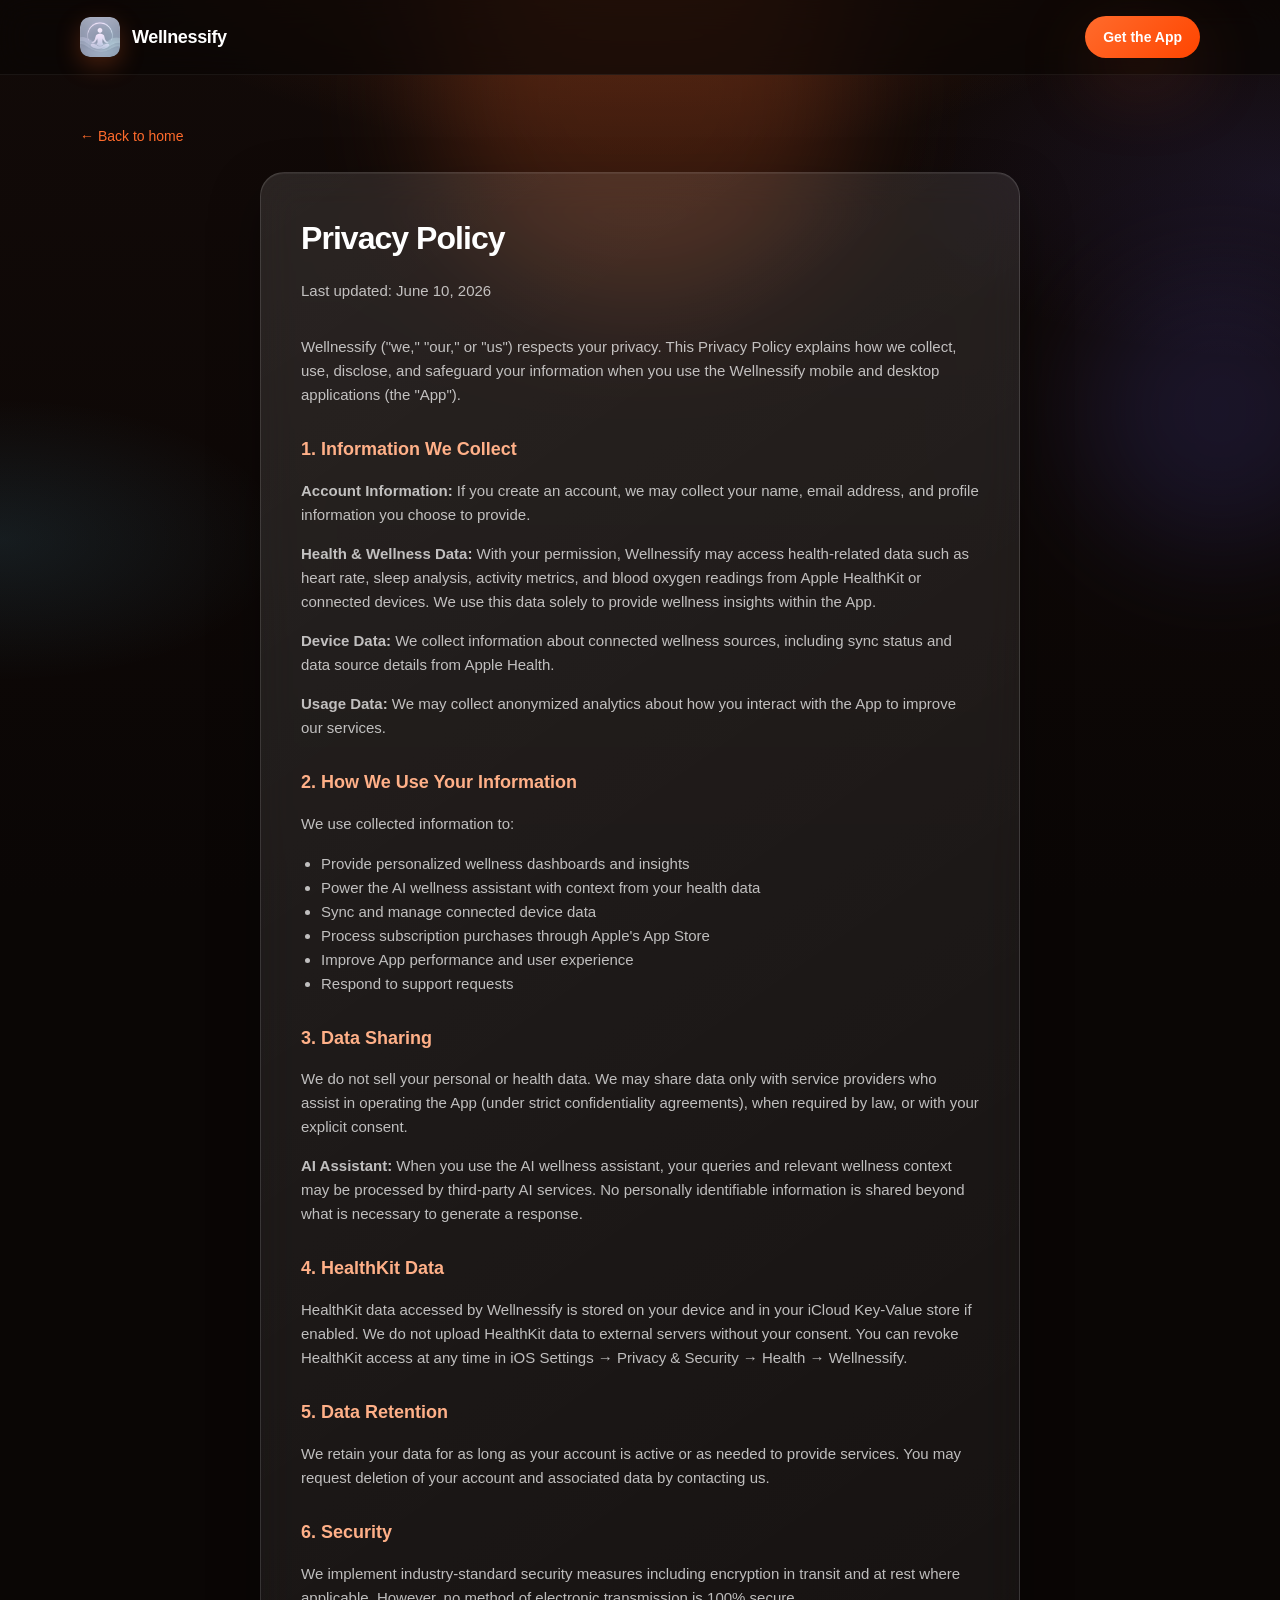
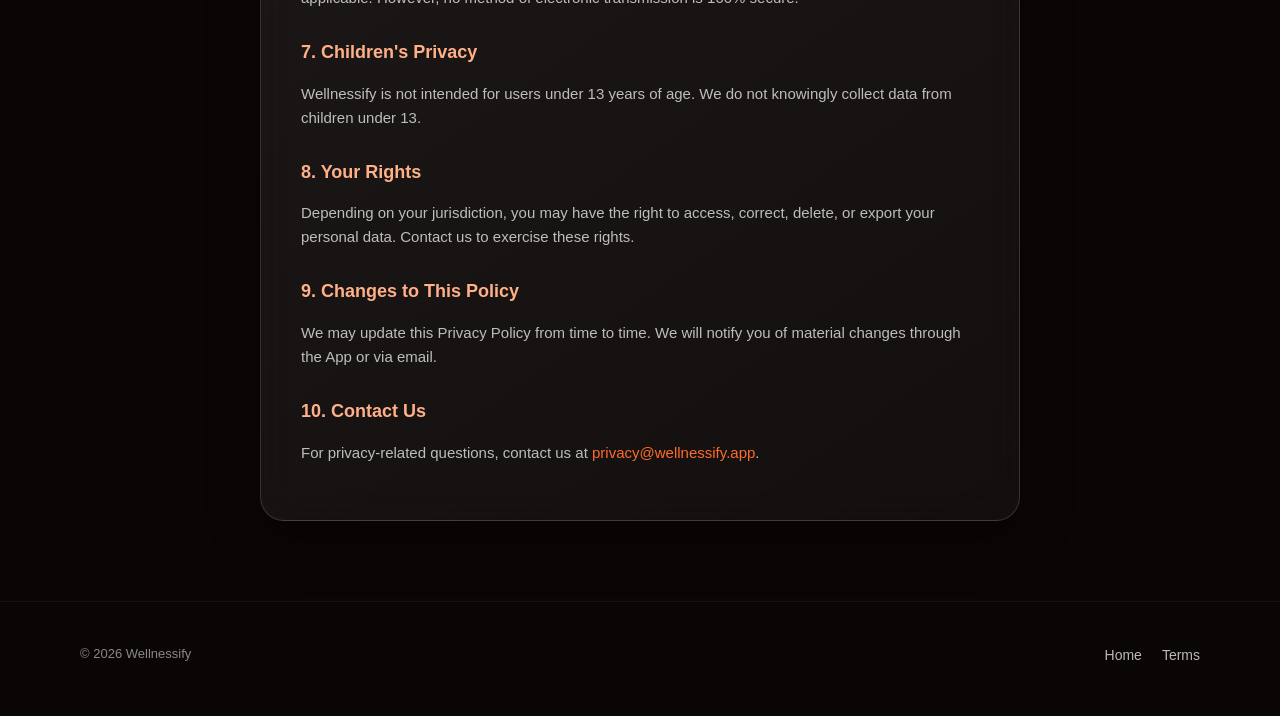
==== privacy.html @ 39f66f52 "Add files via upload" ====
<!DOCTYPE html>
<html lang="en">
<head>
  <meta charset="UTF-8">
  <meta name="viewport" content="width=device-width, initial-scale=1.0">
  <meta name="description" content="Wellnessify Privacy Policy">
  <meta name="theme-color" content="#120a08">
  <title>Privacy Policy — Wellnessify</title>
  <link rel="icon" href="assets/app-icon.png" type="image/png">
  <link rel="stylesheet" href="css/styles.css">
</head>
<body>
  <div class="page-bg" aria-hidden="true">
    <div class="orb orb-1"></div>
    <div class="orb orb-2"></div>
  </div>

  <header class="site-nav">
    <div class="container nav-inner">
      <a href="index.html" class="brand">
        <img src="assets/app-icon.png" alt="" width="40" height="40">
        Wellnessify
      </a>
      <a href="index.html#download" class="btn btn-primary btn-sm">Get the App</a>
    </div>
  </header>

  <main class="legal-page">
    <div class="container">
      <a href="index.html" class="back-link">← Back to home</a>
      <article class="glass">
        <h1>Privacy Policy</h1>
        <p class="legal-meta">Last updated: June 10, 2026</p>

        <p>Wellnessify ("we," "our," or "us") respects your privacy. This Privacy Policy explains how we collect, use, disclose, and safeguard your information when you use the Wellnessify mobile and desktop applications (the "App").</p>

        <h2>1. Information We Collect</h2>
        <p><strong>Account Information:</strong> If you create an account, we may collect your name, email address, and profile information you choose to provide.</p>
        <p><strong>Health &amp; Wellness Data:</strong> With your permission, Wellnessify may access health-related data such as heart rate, sleep analysis, activity metrics, and blood oxygen readings from Apple HealthKit or connected devices. We use this data solely to provide wellness insights within the App.</p>
        <p><strong>Device Data:</strong> We collect information about connected wellness sources, including sync status and data source details from Apple Health.</p>
        <p><strong>Usage Data:</strong> We may collect anonymized analytics about how you interact with the App to improve our services.</p>

        <h2>2. How We Use Your Information</h2>
        <p>We use collected information to:</p>
        <ul>
          <li>Provide personalized wellness dashboards and insights</li>
          <li>Power the AI wellness assistant with context from your health data</li>
          <li>Sync and manage connected device data</li>
          <li>Process subscription purchases through Apple's App Store</li>
          <li>Improve App performance and user experience</li>
          <li>Respond to support requests</li>
        </ul>

        <h2>3. Data Sharing</h2>
        <p>We do not sell your personal or health data. We may share data only with service providers who assist in operating the App (under strict confidentiality agreements), when required by law, or with your explicit consent.</p>
        <p><strong>AI Assistant:</strong> When you use the AI wellness assistant, your queries and relevant wellness context may be processed by third-party AI services. No personally identifiable information is shared beyond what is necessary to generate a response.</p>

        <h2>4. HealthKit Data</h2>
        <p>HealthKit data accessed by Wellnessify is stored on your device and in your iCloud Key-Value store if enabled. We do not upload HealthKit data to external servers without your consent. You can revoke HealthKit access at any time in iOS Settings → Privacy &amp; Security → Health → Wellnessify.</p>

        <h2>5. Data Retention</h2>
        <p>We retain your data for as long as your account is active or as needed to provide services. You may request deletion of your account and associated data by contacting us.</p>

        <h2>6. Security</h2>
        <p>We implement industry-standard security measures including encryption in transit and at rest where applicable. However, no method of electronic transmission is 100% secure.</p>

        <h2>7. Children's Privacy</h2>
        <p>Wellnessify is not intended for users under 13 years of age. We do not knowingly collect data from children under 13.</p>

        <h2>8. Your Rights</h2>
        <p>Depending on your jurisdiction, you may have the right to access, correct, delete, or export your personal data. Contact us to exercise these rights.</p>

        <h2>9. Changes to This Policy</h2>
        <p>We may update this Privacy Policy from time to time. We will notify you of material changes through the App or via email.</p>

        <h2>10. Contact Us</h2>
        <p>For privacy-related questions, contact us at <a href="mailto:privacy@wellnessify.app">privacy@wellnessify.app</a>.</p>
      </article>
    </div>
  </main>

  <footer class="site-footer">
    <div class="container">
      <div class="footer-inner">
        <span class="footer-copy">© <span id="year"></span> Wellnessify</span>
        <ul class="footer-links">
          <li><a href="index.html">Home</a></li>
          <li><a href="terms.html">Terms</a></li>
        </ul>
      </div>
    </div>
  </footer>

  <script src="js/main.js"></script>
</body>
</html>
---- css/styles.css ----
/* Wellnessify — marketing site */

:root {
  --bg-deep: #0a0605;
  --bg-base: #120a08;
  --bg-elevated: #1a100d;
  --orange: #ff6b2c;
  --orange-deep: #ff4500;
  --green: #30d158;
  --blue: #5e5ce6;
  --teal: #64d2ff;
  --pink: #ff375f;
  --text: #ffffff;
  --text-muted: rgba(255, 255, 255, 0.72);
  --text-soft: rgba(255, 255, 255, 0.52);
  --glass: rgba(255, 255, 255, 0.08);
  --glass-border: rgba(255, 255, 255, 0.14);
  --glass-highlight: rgba(255, 255, 255, 0.06);
  --radius-lg: 24px;
  --radius-md: 18px;
  --radius-sm: 14px;
  --shadow-glow: 0 24px 80px rgba(255, 107, 44, 0.18);
  --font: -apple-system, BlinkMacSystemFont, "SF Pro Display", "Segoe UI", Roboto, Helvetica, Arial, sans-serif;
  --max: 1120px;
}

*, *::before, *::after { box-sizing: border-box; }

html {
  scroll-behavior: smooth;
}

body {
  margin: 0;
  font-family: var(--font);
  color: var(--text);
  background: var(--bg-deep);
  line-height: 1.6;
  -webkit-font-smoothing: antialiased;
}

img { max-width: 100%; display: block; }

a {
  color: inherit;
  text-decoration: none;
}

.container {
  width: min(100% - 40px, var(--max));
  margin-inline: auto;
}

/* Background atmosphere */

.page-bg {
  position: fixed;
  inset: 0;
  z-index: -1;
  overflow: hidden;
  background:
    radial-gradient(ellipse 80% 50% at 50% -10%, rgba(255, 107, 44, 0.22), transparent 55%),
    radial-gradient(ellipse 60% 40% at 100% 20%, rgba(94, 92, 230, 0.12), transparent 50%),
    radial-gradient(ellipse 50% 35% at 0% 60%, rgba(100, 210, 255, 0.1), transparent 45%),
    linear-gradient(180deg, var(--bg-base) 0%, var(--bg-deep) 100%);
}

.orb {
  position: absolute;
  border-radius: 50%;
  filter: blur(60px);
  opacity: 0.55;
  animation: float 14s ease-in-out infinite;
}

.orb-1 {
  width: 420px;
  height: 420px;
  background: rgba(255, 107, 44, 0.35);
  top: -120px;
  left: 50%;
  transform: translateX(-50%);
}

.orb-2 {
  width: 280px;
  height: 280px;
  background: rgba(94, 92, 230, 0.28);
  top: 30%;
  right: -80px;
  animation-delay: -4s;
}

.orb-3 {
  width: 240px;
  height: 240px;
  background: rgba(48, 209, 88, 0.18);
  bottom: 10%;
  left: -60px;
  animation-delay: -8s;
}

@keyframes float {
  0%, 100% { transform: translateY(0) translateX(0); }
  50% { transform: translateY(24px) translateX(12px); }
}

/* Glass surfaces */

.glass {
  background: linear-gradient(
    145deg,
    rgba(255, 255, 255, 0.11) 0%,
    rgba(255, 255, 255, 0.04) 100%
  );
  border: 1px solid var(--glass-border);
  border-radius: var(--radius-lg);
  backdrop-filter: blur(20px);
  -webkit-backdrop-filter: blur(20px);
  box-shadow:
    inset 0 1px 0 var(--glass-highlight),
    0 20px 50px rgba(0, 0, 0, 0.35);
}

.glass-sm {
  border-radius: var(--radius-md);
  padding: 20px;
}

/* Nav */

.site-nav {
  position: sticky;
  top: 0;
  z-index: 100;
  padding: 16px 0;
  backdrop-filter: blur(16px);
  -webkit-backdrop-filter: blur(16px);
  background: rgba(10, 6, 5, 0.72);
  border-bottom: 1px solid rgba(255, 255, 255, 0.06);
}

.nav-inner {
  display: flex;
  align-items: center;
  justify-content: space-between;
  gap: 20px;
}

.brand {
  display: flex;
  align-items: center;
  gap: 12px;
  font-weight: 700;
  font-size: 1.125rem;
  letter-spacing: -0.02em;
}

.brand img {
  width: 40px;
  height: 40px;
  border-radius: 10px;
  box-shadow: 0 8px 24px rgba(255, 107, 44, 0.25);
}

.nav-links {
  display: flex;
  align-items: center;
  gap: 28px;
  list-style: none;
  margin: 0;
  padding: 0;
}

.nav-links a {
  color: var(--text-muted);
  font-size: 0.9375rem;
  font-weight: 500;
  transition: color 0.2s;
}

.nav-links a:hover { color: var(--text); }

.nav-toggle {
  display: none;
  background: none;
  border: none;
  color: var(--text);
  cursor: pointer;
  padding: 8px;
}

/* Buttons */

.btn {
  display: inline-flex;
  align-items: center;
  justify-content: center;
  gap: 8px;
  padding: 14px 24px;
  border-radius: 999px;
  font-weight: 700;
  font-size: 0.9375rem;
  border: none;
  cursor: pointer;
  transition: transform 0.2s, box-shadow 0.2s, opacity 0.2s;
}

.btn:hover {
  transform: translateY(-1px);
}

.btn-primary {
  background: linear-gradient(135deg, var(--orange), var(--orange-deep));
  color: white;
  box-shadow: var(--shadow-glow);
}

.btn-primary:hover {
  box-shadow: 0 28px 90px rgba(255, 107, 44, 0.28);
}

.btn-ghost {
  background: rgba(255, 255, 255, 0.08);
  color: var(--text);
  border: 1px solid var(--glass-border);
}

.btn-sm {
  padding: 10px 18px;
  font-size: 0.875rem;
}

/* Hero */

.hero {
  padding: 72px 0 96px;
}

.hero-grid {
  display: grid;
  grid-template-columns: 1.05fr 0.95fr;
  gap: 56px;
  align-items: center;
}

.eyebrow {
  display: inline-flex;
  align-items: center;
  gap: 8px;
  padding: 8px 14px;
  border-radius: 999px;
  background: rgba(255, 107, 44, 0.12);
  border: 1px solid rgba(255, 107, 44, 0.28);
  color: #ffb088;
  font-size: 0.8125rem;
  font-weight: 600;
  margin-bottom: 20px;
}

.hero h1 {
  font-size: clamp(2.5rem, 5vw, 4rem);
  line-height: 1.05;
  letter-spacing: -0.03em;
  margin: 0 0 20px;
  font-weight: 800;
}

.hero h1 span {
  background: linear-gradient(135deg, #fff 30%, rgba(255, 180, 140, 0.95));
  -webkit-background-clip: text;
  background-clip: text;
  color: transparent;
}

.hero-lead {
  font-size: 1.1875rem;
  color: var(--text-muted);
  max-width: 34rem;
  margin: 0 0 32px;
  line-height: 1.65;
}

.hero-actions {
  display: flex;
  flex-wrap: wrap;
  gap: 14px;
  margin-bottom: 28px;
}

.hero-badges {
  display: flex;
  flex-wrap: wrap;
  gap: 18px;
  color: var(--text-soft);
  font-size: 0.875rem;
}

.hero-badges span {
  display: inline-flex;
  align-items: center;
  gap: 8px;
}

.hero-badges svg {
  width: 18px;
  height: 18px;
  opacity: 0.85;
}

/* Phone mockup */

.phone-wrap {
  position: relative;
  display: flex;
  justify-content: center;
  padding: 20px;
}

.phone-glow {
  position: absolute;
  inset: 10% 5%;
  background: radial-gradient(circle, rgba(255, 107, 44, 0.35), transparent 70%);
  filter: blur(40px);
}

.phone {
  position: relative;
  width: min(100%, 320px);
  aspect-ratio: 9 / 19;
  border-radius: 42px;
  padding: 12px;
  background: linear-gradient(160deg, #2a2a2e, #111114);
  border: 2px solid rgba(255, 255, 255, 0.12);
  box-shadow:
    0 40px 100px rgba(0, 0, 0, 0.55),
    inset 0 1px 0 rgba(255, 255, 255, 0.15);
}

.phone-screen {
  height: 100%;
  border-radius: 32px;
  overflow: hidden;
  background: linear-gradient(180deg, #1a100d 0%, #0d0807 100%);
  padding: 20px 16px;
  display: flex;
  flex-direction: column;
  gap: 14px;
}

.phone-notch {
  width: 96px;
  height: 24px;
  background: #000;
  border-radius: 999px;
  margin: 0 auto 8px;
}

.mock-card {
  border-radius: 16px;
  padding: 14px;
  background: rgba(255, 255, 255, 0.07);
  border: 1px solid rgba(255, 255, 255, 0.1);
}

.mock-label {
  font-size: 0.6875rem;
  color: var(--text-soft);
  text-transform: uppercase;
  letter-spacing: 0.06em;
  margin-bottom: 6px;
}

.mock-score {
  font-size: 2rem;
  font-weight: 800;
  line-height: 1;
}

.mock-score small {
  font-size: 0.875rem;
  font-weight: 500;
  color: var(--text-muted);
}

.mock-row {
  display: grid;
  grid-template-columns: repeat(3, 1fr);
  gap: 8px;
}

.mock-ring {
  aspect-ratio: 1;
  border-radius: 50%;
  border: 3px solid rgba(255, 255, 255, 0.12);
  display: grid;
  place-items: center;
  font-size: 0.75rem;
  font-weight: 700;
}

.mock-ring.accent { border-color: var(--green); color: var(--green); }
.mock-ring.blue { border-color: var(--blue); color: var(--blue); }
.mock-ring.orange { border-color: var(--orange); color: var(--orange); }

.mock-bar {
  height: 6px;
  border-radius: 999px;
  background: rgba(255, 255, 255, 0.1);
  overflow: hidden;
}

.mock-bar > span {
  display: block;
  height: 100%;
  width: 72%;
  border-radius: inherit;
  background: linear-gradient(90deg, var(--orange), var(--green));
}

/* Sections */

section {
  padding: 88px 0;
}

.section-head {
  text-align: center;
  max-width: 640px;
  margin: 0 auto 56px;
}

.section-head h2 {
  font-size: clamp(1.875rem, 3vw, 2.75rem);
  letter-spacing: -0.03em;
  margin: 0 0 14px;
  font-weight: 800;
}

.section-head p {
  margin: 0;
  color: var(--text-muted);
  font-size: 1.0625rem;
}

.feature-grid {
  display: grid;
  grid-template-columns: repeat(3, 1fr);
  gap: 20px;
}

.feature-card {
  padding: 28px;
  transition: transform 0.25s, border-color 0.25s;
}

.feature-card:hover {
  transform: translateY(-4px);
  border-color: rgba(255, 107, 44, 0.35);
}

.feature-icon {
  width: 48px;
  height: 48px;
  border-radius: 14px;
  display: grid;
  place-items: center;
  margin-bottom: 18px;
  background: rgba(255, 107, 44, 0.14);
  color: var(--orange);
}

.feature-icon.green { background: rgba(48, 209, 88, 0.14); color: var(--green); }
.feature-icon.blue { background: rgba(94, 92, 230, 0.14); color: var(--blue); }
.feature-icon.teal { background: rgba(100, 210, 255, 0.14); color: var(--teal); }
.feature-icon.pink { background: rgba(255, 55, 95, 0.14); color: var(--pink); }

.feature-card h3 {
  margin: 0 0 10px;
  font-size: 1.125rem;
  letter-spacing: -0.02em;
}

.feature-card p {
  margin: 0;
  color: var(--text-muted);
  font-size: 0.9375rem;
}

/* Split section */

.split {
  display: grid;
  grid-template-columns: 1fr 1fr;
  gap: 48px;
  align-items: center;
}

.split-list {
  list-style: none;
  padding: 0;
  margin: 24px 0 0;
  display: grid;
  gap: 14px;
}

.split-list li {
  display: flex;
  gap: 12px;
  align-items: flex-start;
  color: var(--text-muted);
}

.split-list svg {
  flex-shrink: 0;
  margin-top: 2px;
  color: var(--green);
}

/* Premium */

.premium-banner {
  padding: 48px;
  text-align: center;
  position: relative;
  overflow: hidden;
}

.premium-banner::before {
  content: "";
  position: absolute;
  inset: 0;
  background: radial-gradient(circle at 50% 0%, rgba(255, 107, 44, 0.2), transparent 60%);
  pointer-events: none;
}

.premium-banner h2 {
  position: relative;
  margin: 0 0 12px;
  font-size: clamp(1.75rem, 3vw, 2.25rem);
  letter-spacing: -0.03em;
}

.premium-banner p {
  position: relative;
  margin: 0 auto 28px;
  max-width: 520px;
  color: var(--text-muted);
}

.pricing-row {
  position: relative;
  display: flex;
  flex-wrap: wrap;
  justify-content: center;
  gap: 16px;
}

.price-card {
  min-width: 220px;
  padding: 24px;
  text-align: left;
}

.price-card.featured {
  border-color: rgba(255, 107, 44, 0.45);
  box-shadow: var(--shadow-glow);
}

.price-badge {
  display: inline-block;
  font-size: 0.6875rem;
  font-weight: 700;
  text-transform: uppercase;
  letter-spacing: 0.06em;
  padding: 4px 10px;
  border-radius: 999px;
  background: rgba(255, 107, 44, 0.18);
  color: #ffb088;
  margin-bottom: 12px;
}

.price-card h3 {
  margin: 0 0 8px;
  font-size: 1rem;
}

.price-old {
  text-decoration: line-through;
  color: var(--text-soft);
  font-size: 0.875rem;
}

.price-now {
  font-size: 1.75rem;
  font-weight: 800;
  margin: 4px 0;
}

.price-period {
  color: var(--text-muted);
  font-size: 0.875rem;
}

/* Platforms */

.platforms {
  display: flex;
  flex-wrap: wrap;
  justify-content: center;
  gap: 16px;
}

.platform-pill {
  display: inline-flex;
  align-items: center;
  gap: 10px;
  padding: 14px 22px;
  border-radius: 999px;
  background: rgba(255, 255, 255, 0.06);
  border: 1px solid var(--glass-border);
  color: var(--text-muted);
  font-weight: 600;
  font-size: 0.9375rem;
}

/* CTA */

.cta {
  padding: 72px 0 96px;
}

.cta-box {
  padding: 56px 40px;
  text-align: center;
}

.cta-box h2 {
  margin: 0 0 12px;
  font-size: clamp(1.75rem, 3vw, 2.5rem);
  letter-spacing: -0.03em;
}

.cta-box p {
  margin: 0 auto 28px;
  max-width: 480px;
  color: var(--text-muted);
}

/* Footer */

.site-footer {
  padding: 40px 0 48px;
  border-top: 1px solid rgba(255, 255, 255, 0.06);
}

.footer-inner {
  display: flex;
  flex-wrap: wrap;
  justify-content: space-between;
  gap: 24px;
  align-items: center;
}

.footer-links {
  display: flex;
  flex-wrap: wrap;
  gap: 20px;
  list-style: none;
  margin: 0;
  padding: 0;
}

.footer-links a {
  color: var(--text-muted);
  font-size: 0.875rem;
}

.footer-links a:hover { color: var(--text); }

.footer-copy {
  color: var(--text-soft);
  font-size: 0.8125rem;
  max-width: 420px;
}

.disclaimer {
  margin-top: 24px;
  padding-top: 24px;
  border-top: 1px solid rgba(255, 255, 255, 0.06);
  color: var(--text-soft);
  font-size: 0.75rem;
  line-height: 1.6;
}

/* Legal pages */

.legal-page {
  padding: 48px 0 80px;
}

.legal-page .glass {
  padding: 40px;
  max-width: 760px;
  margin: 0 auto;
}

.legal-page h1 {
  margin: 0 0 8px;
  font-size: 2rem;
  letter-spacing: -0.03em;
}

.legal-meta {
  color: var(--text-soft);
  font-size: 0.875rem;
  margin-bottom: 32px;
}

.legal-page h2 {
  font-size: 1.125rem;
  margin: 28px 0 10px;
  color: #ffb088;
}

.legal-page p,
.legal-page li {
  color: var(--text-muted);
  font-size: 0.9375rem;
}

.legal-page ul {
  padding-left: 1.25rem;
}

.legal-page a {
  color: var(--orange);
}

.back-link {
  display: inline-flex;
  align-items: center;
  gap: 6px;
  margin-bottom: 24px;
  color: var(--text-muted);
  font-size: 0.875rem;
  font-weight: 500;
}

.back-link:hover { color: var(--text); }

/* Reveal animation */

.reveal {
  opacity: 0;
  transform: translateY(20px);
  transition: opacity 0.7s ease, transform 0.7s ease;
}

.reveal.visible {
  opacity: 1;
  transform: none;
}

/* Responsive */

@media (max-width: 960px) {
  .hero-grid,
  .split {
    grid-template-columns: 1fr;
  }

  .hero-grid {
    gap: 40px;
  }

  .phone-wrap {
    order: -1;
  }

  .feature-grid {
    grid-template-columns: 1fr 1fr;
  }
}

@media (max-width: 720px) {
  .nav-links {
    display: none;
    position: absolute;
    top: 100%;
    left: 0;
    right: 0;
    flex-direction: column;
    align-items: stretch;
    gap: 0;
    padding: 12px 20px 20px;
    background: rgba(10, 6, 5, 0.96);
    border-bottom: 1px solid rgba(255, 255, 255, 0.06);
  }

  .nav-links.open { display: flex; }

  .nav-links li { padding: 10px 0; }

  .nav-toggle { display: block; }

  .site-nav .container { position: relative; }

  .feature-grid {
    grid-template-columns: 1fr;
  }

  .hero { padding-top: 48px; }

  section { padding: 64px 0; }

  .premium-banner,
  .legal-page .glass {
    padding: 28px 20px;
  }
}
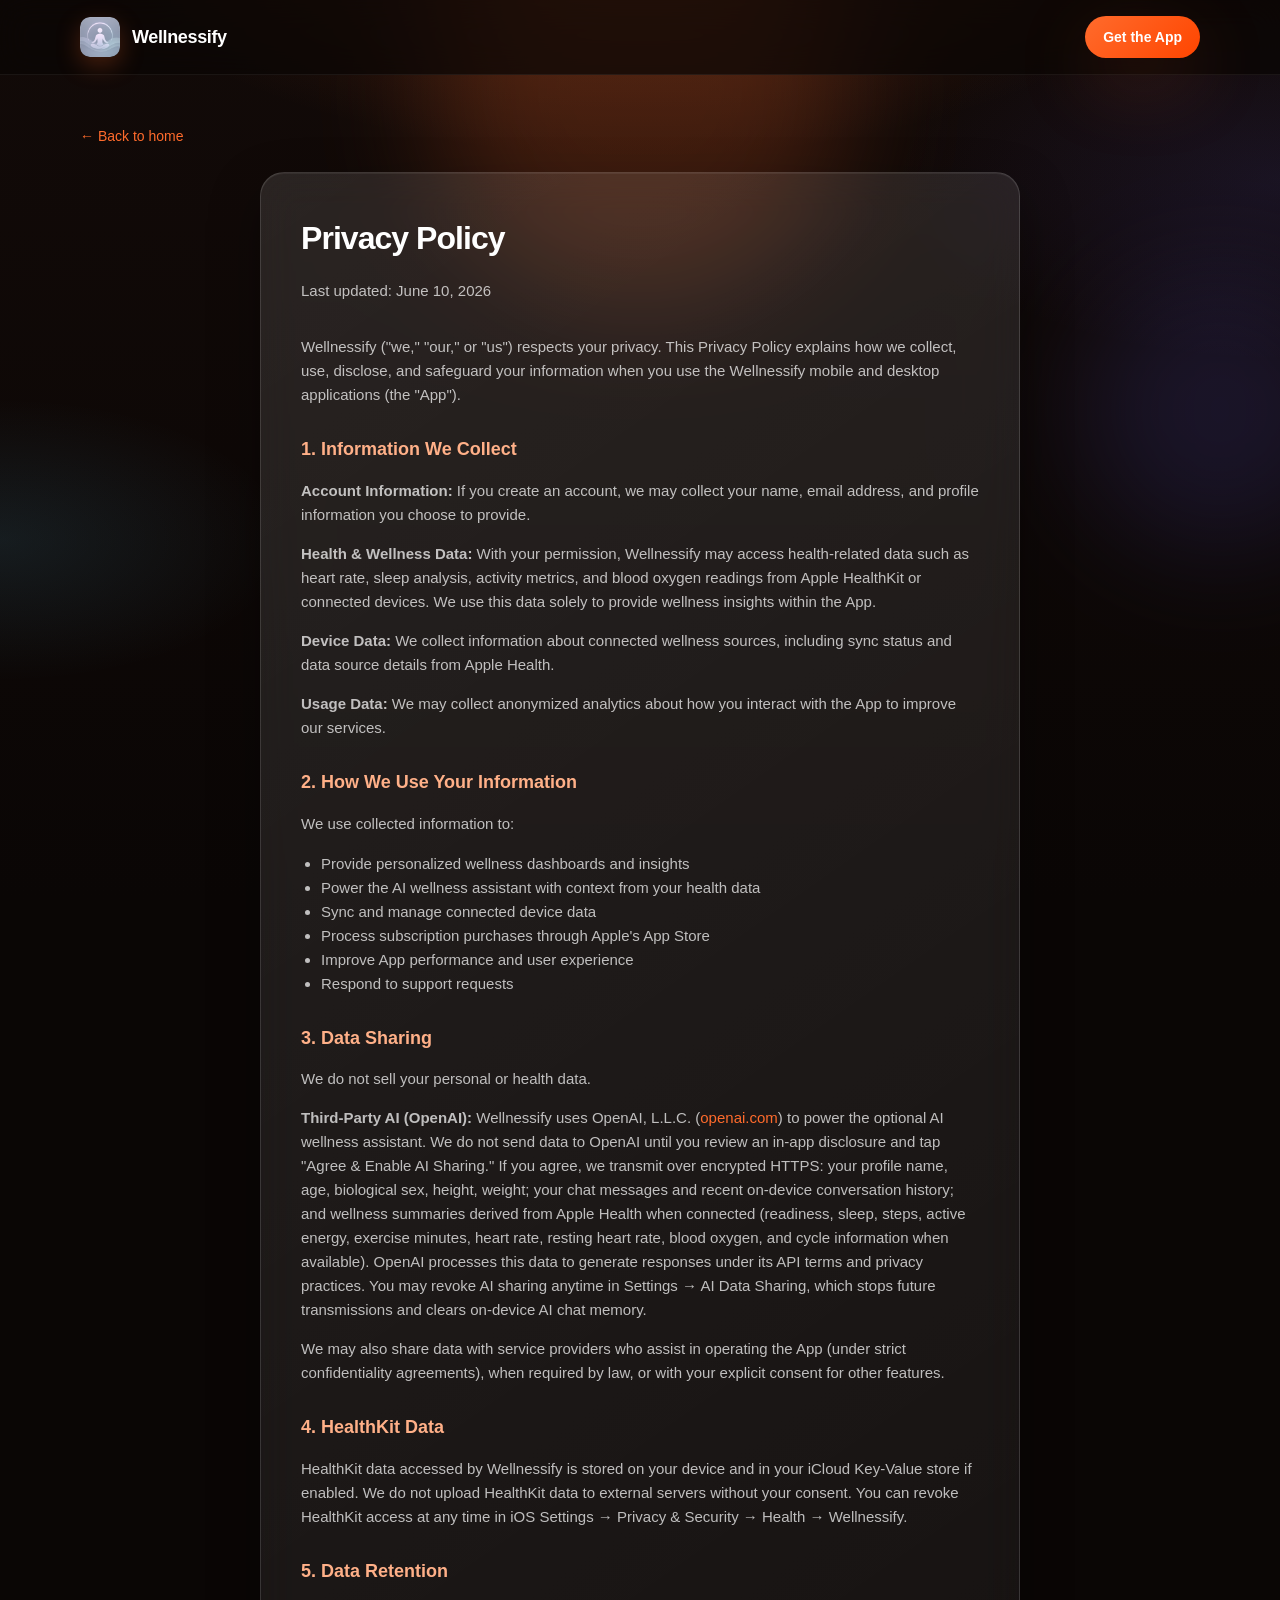
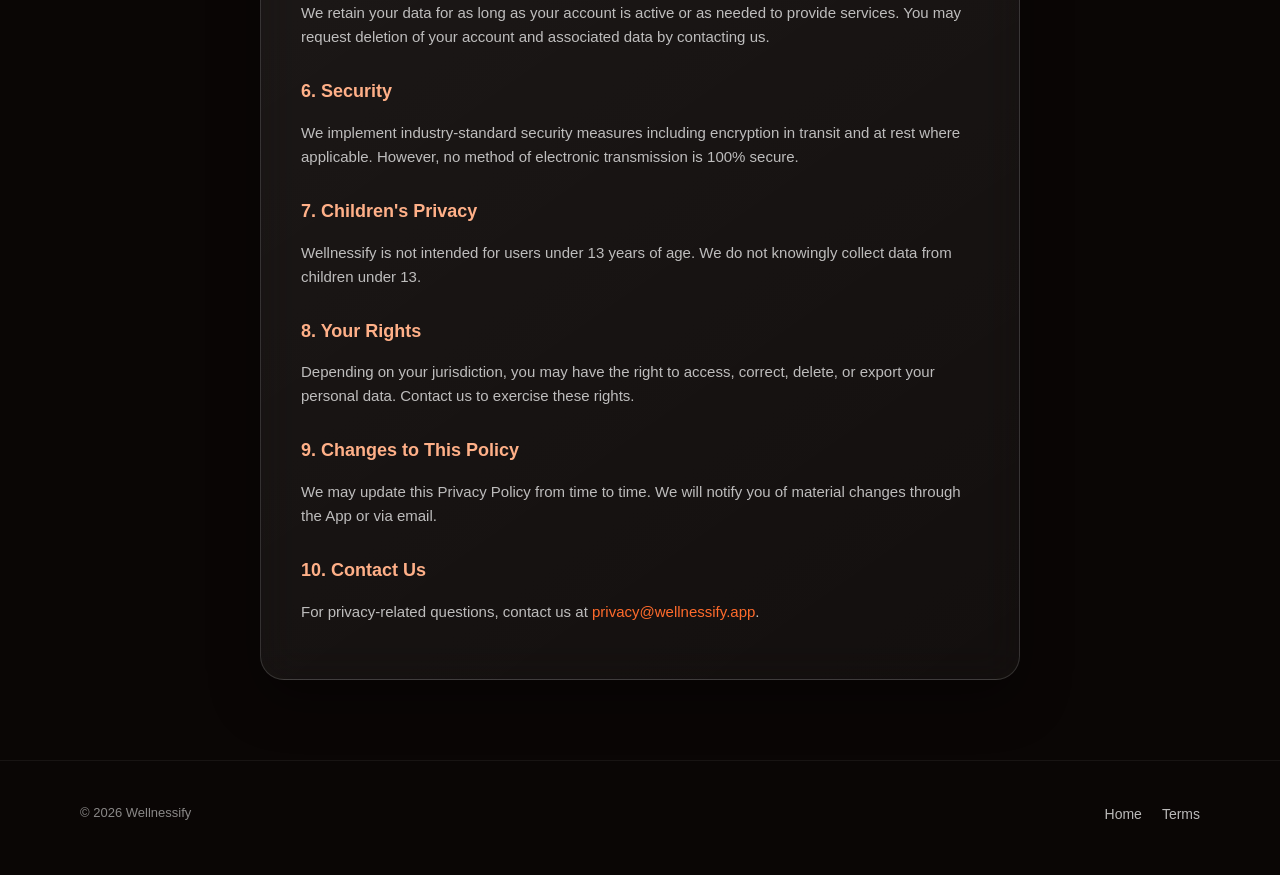
==== commit 8632c04d: "privacy.html Updated data sharing section to clarify AI assistant usage and third-party data sharing" ====
--- a/privacy.html
+++ b/privacy.html
@@ -52,8 +52,9 @@
         </ul>
 
         <h2>3. Data Sharing</h2>
-        <p>We do not sell your personal or health data. We may share data only with service providers who assist in operating the App (under strict confidentiality agreements), when required by law, or with your explicit consent.</p>
-        <p><strong>AI Assistant:</strong> When you use the AI wellness assistant, your queries and relevant wellness context may be processed by third-party AI services. No personally identifiable information is shared beyond what is necessary to generate a response.</p>
+        <p>We do not sell your personal or health data.</p>
+        <p><strong>Third-Party AI (OpenAI):</strong> Wellnessify uses OpenAI, L.L.C. (<a href="https://openai.com" rel="noopener noreferrer">openai.com</a>) to power the optional AI wellness assistant. We do not send data to OpenAI until you review an in-app disclosure and tap "Agree &amp; Enable AI Sharing." If you agree, we transmit over encrypted HTTPS: your profile name, age, biological sex, height, weight; your chat messages and recent on-device conversation history; and wellness summaries derived from Apple Health when connected (readiness, sleep, steps, active energy, exercise minutes, heart rate, resting heart rate, blood oxygen, and cycle information when available). OpenAI processes this data to generate responses under its API terms and privacy practices. You may revoke AI sharing anytime in Settings → AI Data Sharing, which stops future transmissions and clears on-device AI chat memory.</p>
+        <p>We may also share data with service providers who assist in operating the App (under strict confidentiality agreements), when required by law, or with your explicit consent for other features.</p>
 
         <h2>4. HealthKit Data</h2>
         <p>HealthKit data accessed by Wellnessify is stored on your device and in your iCloud Key-Value store if enabled. We do not upload HealthKit data to external servers without your consent. You can revoke HealthKit access at any time in iOS Settings → Privacy &amp; Security → Health → Wellnessify.</p>
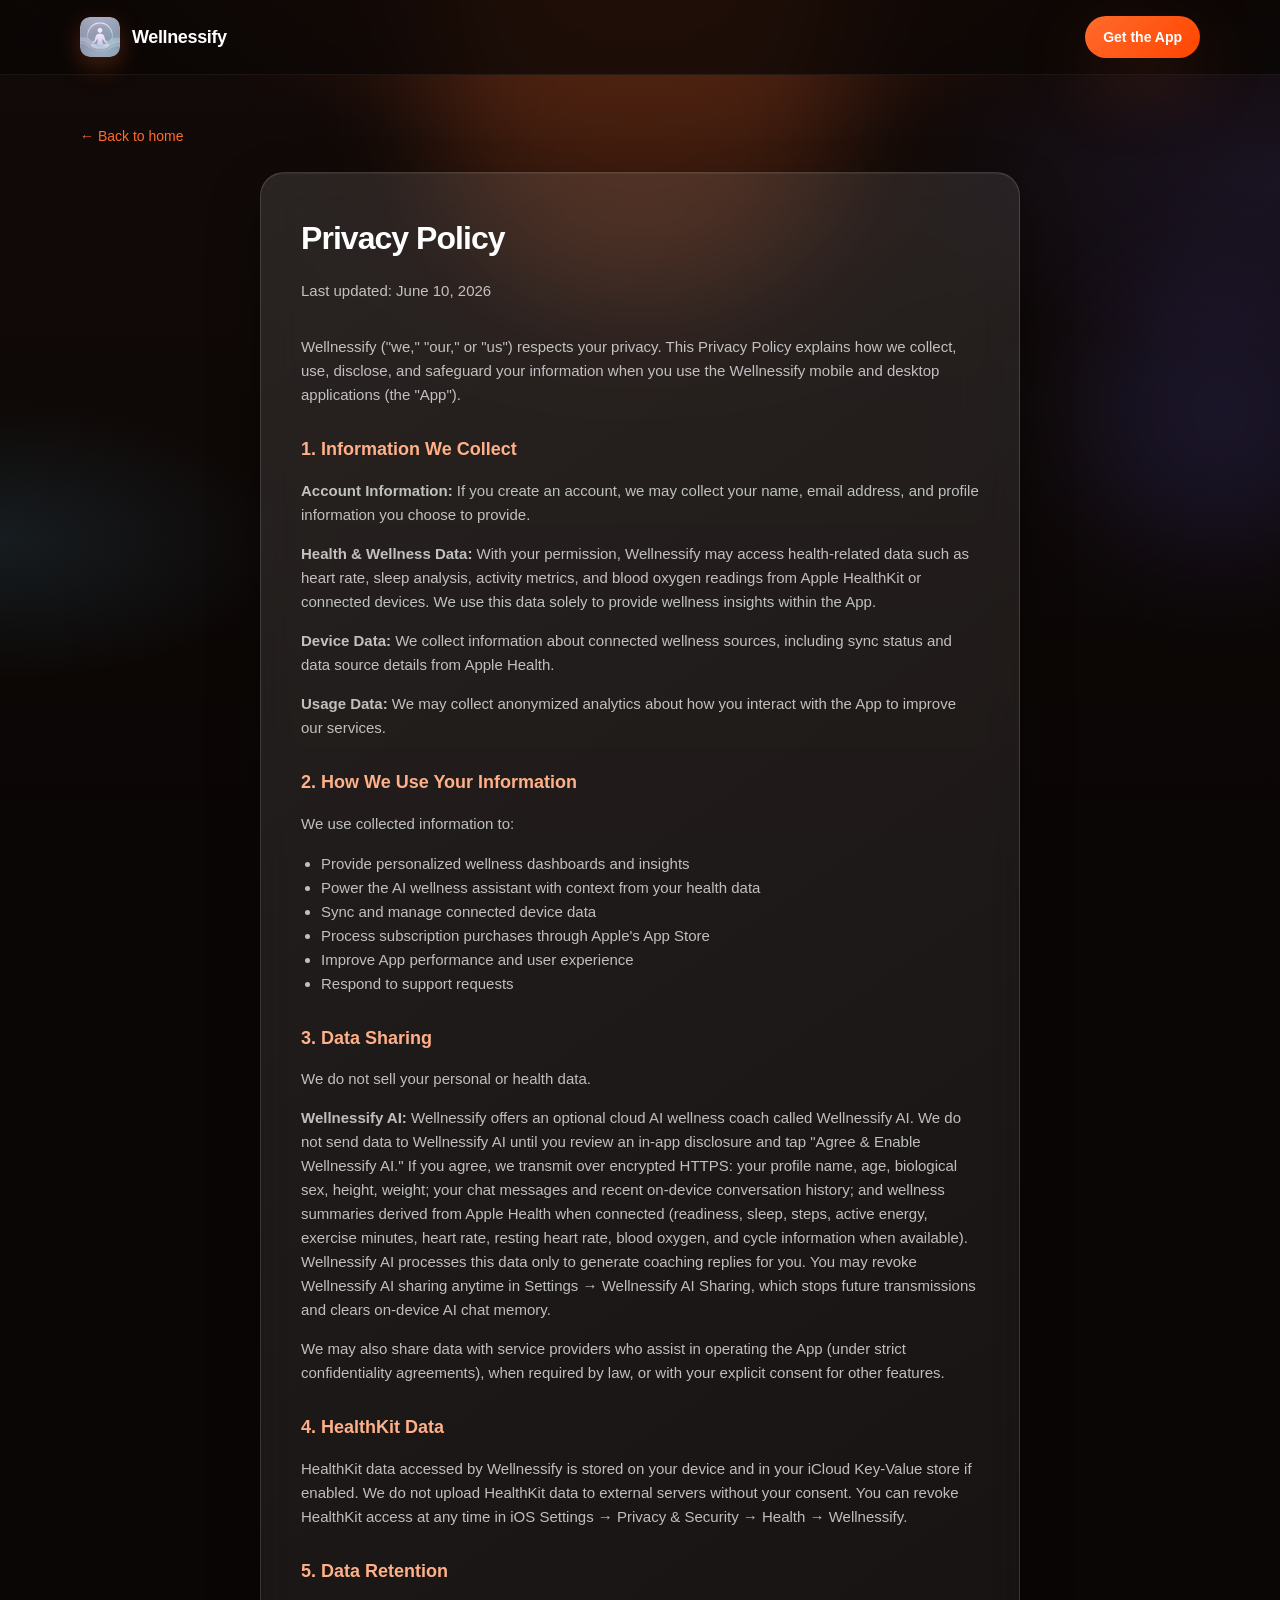
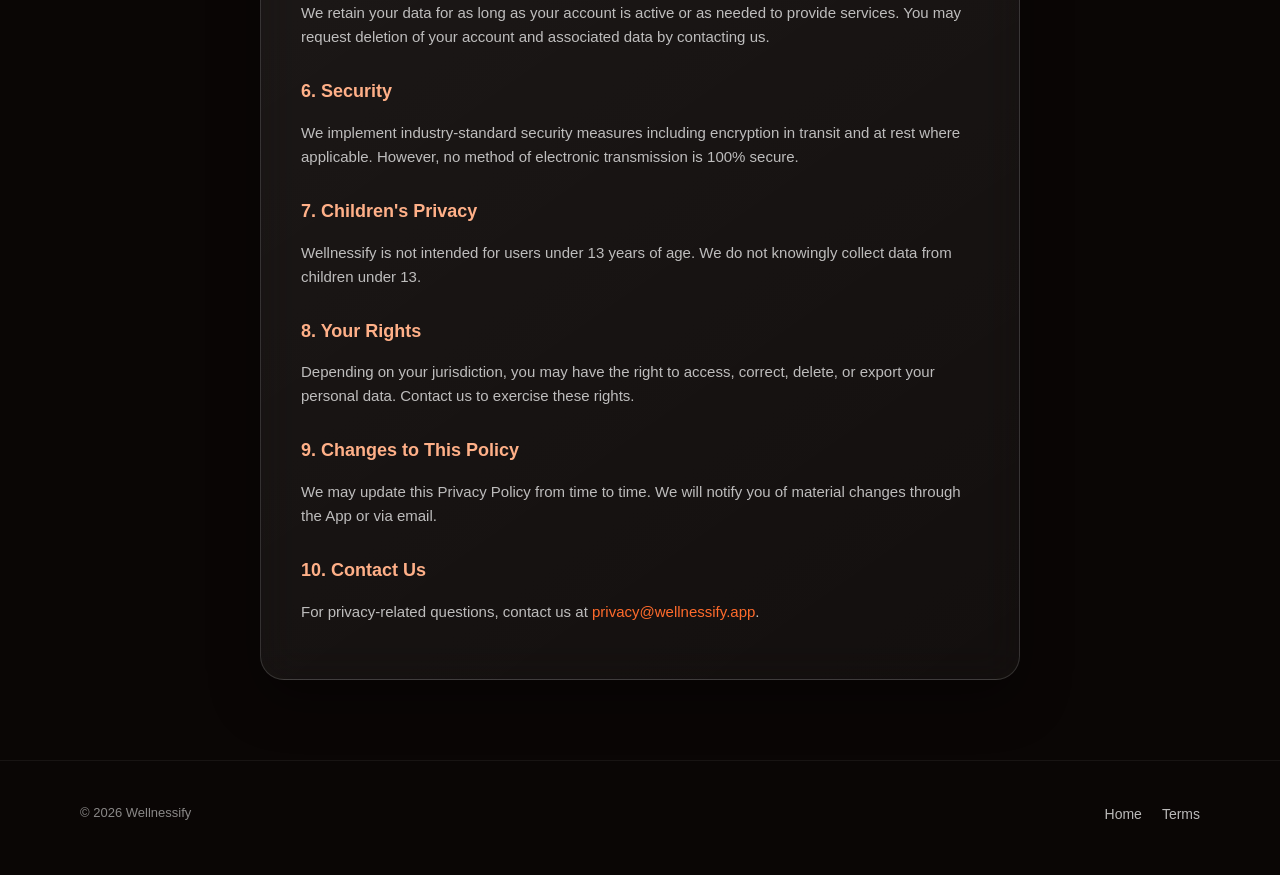
==== commit a3bb44af: "privacy.html" ====
--- a/privacy.html
+++ b/privacy.html
@@ -53,7 +53,7 @@
 
         <h2>3. Data Sharing</h2>
         <p>We do not sell your personal or health data.</p>
-        <p><strong>Third-Party AI (OpenAI):</strong> Wellnessify uses OpenAI, L.L.C. (<a href="https://openai.com" rel="noopener noreferrer">openai.com</a>) to power the optional AI wellness assistant. We do not send data to OpenAI until you review an in-app disclosure and tap "Agree &amp; Enable AI Sharing." If you agree, we transmit over encrypted HTTPS: your profile name, age, biological sex, height, weight; your chat messages and recent on-device conversation history; and wellness summaries derived from Apple Health when connected (readiness, sleep, steps, active energy, exercise minutes, heart rate, resting heart rate, blood oxygen, and cycle information when available). OpenAI processes this data to generate responses under its API terms and privacy practices. You may revoke AI sharing anytime in Settings → AI Data Sharing, which stops future transmissions and clears on-device AI chat memory.</p>
+        <p><strong>Wellnessify AI:</strong> Wellnessify offers an optional cloud AI wellness coach called Wellnessify AI. We do not send data to Wellnessify AI until you review an in-app disclosure and tap "Agree &amp; Enable Wellnessify AI." If you agree, we transmit over encrypted HTTPS: your profile name, age, biological sex, height, weight; your chat messages and recent on-device conversation history; and wellness summaries derived from Apple Health when connected (readiness, sleep, steps, active energy, exercise minutes, heart rate, resting heart rate, blood oxygen, and cycle information when available). Wellnessify AI processes this data only to generate coaching replies for you. You may revoke Wellnessify AI sharing anytime in Settings → Wellnessify AI Sharing, which stops future transmissions and clears on-device AI chat memory.</p>
         <p>We may also share data with service providers who assist in operating the App (under strict confidentiality agreements), when required by law, or with your explicit consent for other features.</p>
 
         <h2>4. HealthKit Data</h2>
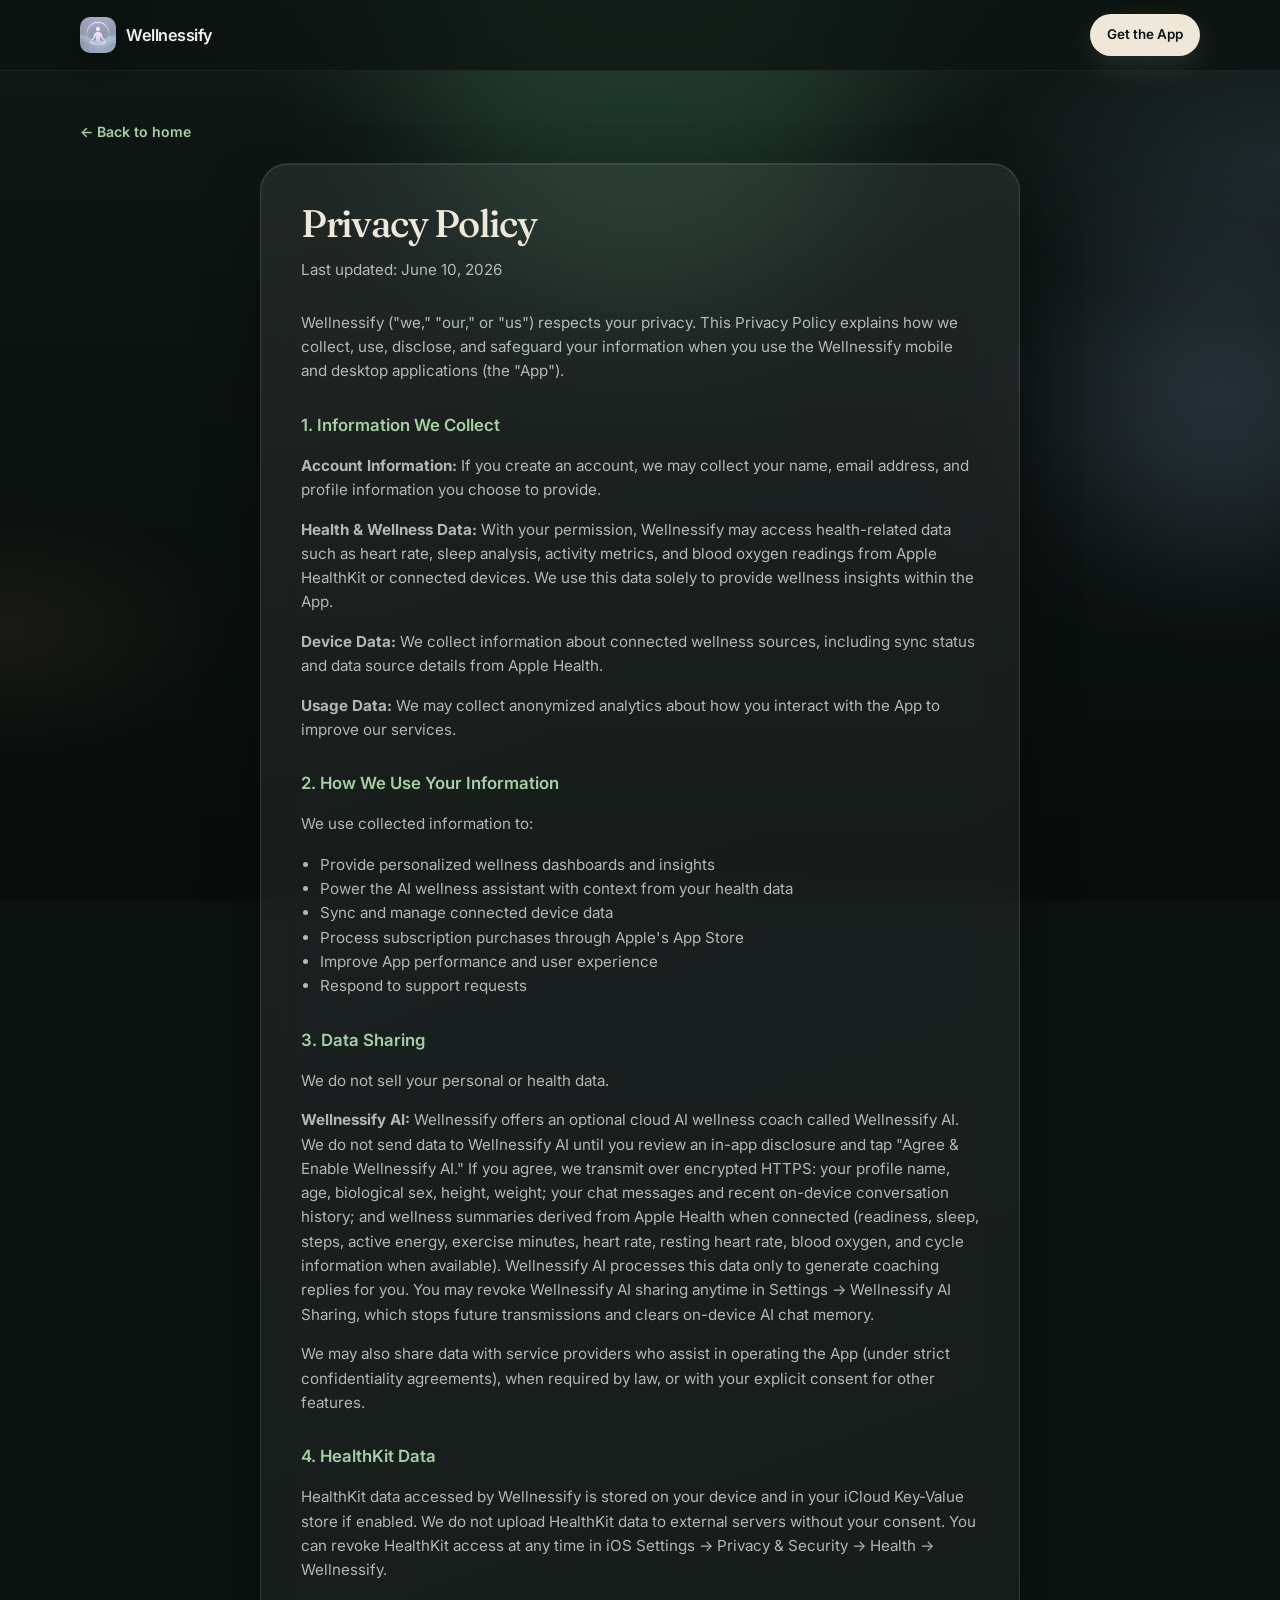
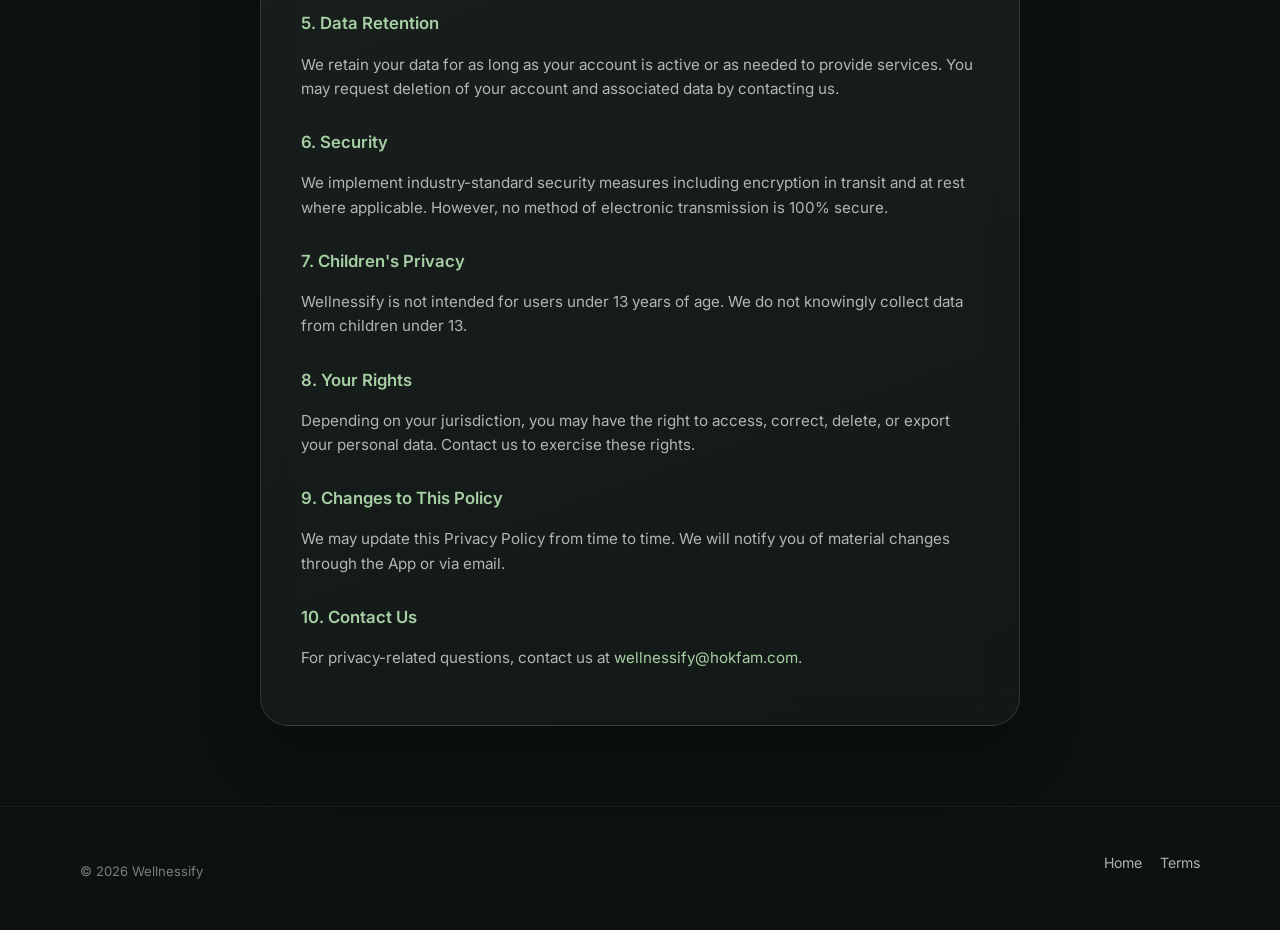
==== commit f99ddf20: "Add files via upload" ====
--- a/privacy.html
+++ b/privacy.html
@@ -4,7 +4,7 @@
   <meta charset="UTF-8">
   <meta name="viewport" content="width=device-width, initial-scale=1.0">
   <meta name="description" content="Wellnessify Privacy Policy">
-  <meta name="theme-color" content="#120a08">
+  <meta name="theme-color" content="#0B1210">
   <title>Privacy Policy — Wellnessify</title>
   <link rel="icon" href="assets/app-icon.png" type="image/png">
   <link rel="stylesheet" href="css/styles.css">
@@ -75,7 +75,7 @@
         <p>We may update this Privacy Policy from time to time. We will notify you of material changes through the App or via email.</p>
 
         <h2>10. Contact Us</h2>
-        <p>For privacy-related questions, contact us at <a href="mailto:privacy@wellnessify.app">privacy@wellnessify.app</a>.</p>
+        <p>For privacy-related questions, contact us at <a href="mailto:wellnessify@hokfam.com">wellnessify@hokfam.com</a>.</p>
       </article>
     </div>
   </main>
--- a/css/styles.css
+++ b/css/styles.css
@@ -1,49 +1,52 @@
-/* Wellnessify — marketing site */
+/* Wellnessify — Still Water marketing site */
+
+@import url("https://fonts.googleapis.com/css2?family=Fraunces:ital,opsz,wght@0,9..144,500;0,9..144,600;1,9..144,500&family=Inter:wght@400;500;600;700&display=swap");
 
 :root {
-  --bg-deep: #0a0605;
-  --bg-base: #120a08;
-  --bg-elevated: #1a100d;
-  --orange: #ff6b2c;
-  --orange-deep: #ff4500;
-  --green: #30d158;
-  --blue: #5e5ce6;
-  --teal: #64d2ff;
-  --pink: #ff375f;
-  --text: #ffffff;
-  --text-muted: rgba(255, 255, 255, 0.72);
-  --text-soft: rgba(255, 255, 255, 0.52);
-  --glass: rgba(255, 255, 255, 0.08);
-  --glass-border: rgba(255, 255, 255, 0.14);
-  --glass-highlight: rgba(255, 255, 255, 0.06);
-  --radius-lg: 24px;
-  --radius-md: 18px;
-  --radius-sm: 14px;
-  --shadow-glow: 0 24px 80px rgba(255, 107, 44, 0.18);
-  --font: -apple-system, BlinkMacSystemFont, "SF Pro Display", "Segoe UI", Roboto, Helvetica, Arial, sans-serif;
+  --ink: #0b1210;
+  --forest: #14211b;
+  --sage: #a7cfa4;
+  --sage-deep: #2e5a43;
+  --sand: #efe8d8;
+  --clay: #d9946c;
+  --night: #8fa9d6;
+  --water: #7db7d9;
+  --dusk: #b59be6;
+  --text: rgba(255, 255, 255, 0.94);
+  --text-muted: rgba(255, 255, 255, 0.68);
+  --text-soft: rgba(255, 255, 255, 0.46);
+  --hairline: rgba(255, 255, 255, 0.12);
+  --fill: rgba(255, 255, 255, 0.07);
+  --radius-lg: 28px;
+  --radius-md: 22px;
+  --serif: "Fraunces", "Iowan Old Style", Palatino, Georgia, serif;
+  --sans: "Inter", -apple-system, BlinkMacSystemFont, "Segoe UI", sans-serif;
   --max: 1120px;
+  --ease: cubic-bezier(0.22, 0.8, 0.28, 1);
 }
 
 *, *::before, *::after { box-sizing: border-box; }
 
-html {
-  scroll-behavior: smooth;
-}
+html { scroll-behavior: smooth; }
 
 body {
   margin: 0;
-  font-family: var(--font);
+  font-family: var(--sans);
+  font-weight: 400;
   color: var(--text);
-  background: var(--bg-deep);
+  background: var(--ink);
   line-height: 1.6;
   -webkit-font-smoothing: antialiased;
+  text-rendering: optimizeLegibility;
 }
 
 img { max-width: 100%; display: block; }
 
-a {
-  color: inherit;
-  text-decoration: none;
+a { color: inherit; text-decoration: none; }
+
+:focus-visible {
+  outline: 2px solid var(--sage);
+  outline-offset: 3px;
 }
 
 .container {
@@ -51,7 +54,7 @@
   margin-inline: auto;
 }
 
-/* Background atmosphere */
+/* Atmosphere */
 
 .page-bg {
   position: fixed;
@@ -59,73 +62,74 @@
   z-index: -1;
   overflow: hidden;
   background:
-    radial-gradient(ellipse 80% 50% at 50% -10%, rgba(255, 107, 44, 0.22), transparent 55%),
-    radial-gradient(ellipse 60% 40% at 100% 20%, rgba(94, 92, 230, 0.12), transparent 50%),
-    radial-gradient(ellipse 50% 35% at 0% 60%, rgba(100, 210, 255, 0.1), transparent 45%),
-    linear-gradient(180deg, var(--bg-base) 0%, var(--bg-deep) 100%);
+    radial-gradient(ellipse 70% 46% at 50% -8%, rgba(167, 207, 164, 0.16), transparent 58%),
+    radial-gradient(ellipse 42% 32% at 100% 18%, rgba(143, 169, 214, 0.12), transparent 55%),
+    radial-gradient(ellipse 36% 28% at 0% 70%, rgba(217, 148, 108, 0.08), transparent 50%),
+    linear-gradient(180deg, #101916 0%, var(--ink) 42%, #080d0b 100%);
 }
 
 .orb {
   position: absolute;
   border-radius: 50%;
-  filter: blur(60px);
-  opacity: 0.55;
-  animation: float 14s ease-in-out infinite;
+  filter: blur(70px);
+  opacity: 0.7;
+  animation: drift 18s ease-in-out infinite;
 }
 
 .orb-1 {
-  width: 420px;
-  height: 420px;
-  background: rgba(255, 107, 44, 0.35);
-  top: -120px;
+  width: 460px;
+  height: 460px;
+  background: rgba(46, 90, 67, 0.55);
+  top: -160px;
   left: 50%;
-  transform: translateX(-50%);
+  margin-left: -230px;
 }
 
 .orb-2 {
-  width: 280px;
-  height: 280px;
-  background: rgba(94, 92, 230, 0.28);
-  top: 30%;
-  right: -80px;
-  animation-delay: -4s;
+  width: 300px;
+  height: 300px;
+  background: rgba(143, 169, 214, 0.28);
+  top: 28%;
+  right: -90px;
+  animation-delay: -6s;
 }
 
 .orb-3 {
-  width: 240px;
-  height: 240px;
-  background: rgba(48, 209, 88, 0.18);
-  bottom: 10%;
-  left: -60px;
-  animation-delay: -8s;
-}
-
-@keyframes float {
-  0%, 100% { transform: translateY(0) translateX(0); }
-  50% { transform: translateY(24px) translateX(12px); }
-}
-
-/* Glass surfaces */
+  width: 260px;
+  height: 260px;
+  background: rgba(217, 148, 108, 0.18);
+  bottom: 8%;
+  left: -80px;
+  animation-delay: -11s;
+}
+
+.grain {
+  position: absolute;
+  inset: -20%;
+  opacity: 0.18;
+  pointer-events: none;
+  background-image: radial-gradient(rgba(255, 255, 255, 0.18) 0.6px, transparent 0.6px);
+  background-size: 3px 3px;
+  mix-blend-mode: overlay;
+}
+
+@keyframes drift {
+  0%, 100% { transform: translate3d(0, 0, 0); }
+  50% { transform: translate3d(16px, 22px, 0); }
+}
+
+/* Glass */
 
 .glass {
-  background: linear-gradient(
-    145deg,
-    rgba(255, 255, 255, 0.11) 0%,
-    rgba(255, 255, 255, 0.04) 100%
-  );
-  border: 1px solid var(--glass-border);
+  background: linear-gradient(160deg, rgba(255, 255, 255, 0.08), rgba(255, 255, 255, 0.03));
+  border: 1px solid var(--hairline);
   border-radius: var(--radius-lg);
-  backdrop-filter: blur(20px);
-  -webkit-backdrop-filter: blur(20px);
-  box-shadow:
-    inset 0 1px 0 var(--glass-highlight),
-    0 20px 50px rgba(0, 0, 0, 0.35);
-}
-
-.glass-sm {
-  border-radius: var(--radius-md);
-  padding: 20px;
-}
+  backdrop-filter: blur(18px);
+  -webkit-backdrop-filter: blur(18px);
+  box-shadow: inset 0 1px 0 rgba(255, 255, 255, 0.08), 0 24px 60px rgba(0, 0, 0, 0.28);
+}
+
+.glass-sm { border-radius: var(--radius-md); padding: 22px; }
 
 /* Nav */
 
@@ -133,11 +137,11 @@
   position: sticky;
   top: 0;
   z-index: 100;
-  padding: 16px 0;
-  backdrop-filter: blur(16px);
-  -webkit-backdrop-filter: blur(16px);
-  background: rgba(10, 6, 5, 0.72);
+  padding: 14px 0;
+  background: rgba(11, 18, 16, 0.72);
   border-bottom: 1px solid rgba(255, 255, 255, 0.06);
+  backdrop-filter: blur(18px);
+  -webkit-backdrop-filter: blur(18px);
 }
 
 .nav-inner {
@@ -150,23 +154,23 @@
 .brand {
   display: flex;
   align-items: center;
-  gap: 12px;
-  font-weight: 700;
-  font-size: 1.125rem;
-  letter-spacing: -0.02em;
+  gap: 10px;
+  font-weight: 600;
+  letter-spacing: -0.03em;
+  font-size: 1.02rem;
 }
 
 .brand img {
-  width: 40px;
-  height: 40px;
+  width: 36px;
+  height: 36px;
   border-radius: 10px;
-  box-shadow: 0 8px 24px rgba(255, 107, 44, 0.25);
+  box-shadow: 0 8px 20px rgba(0, 0, 0, 0.35);
 }
 
 .nav-links {
   display: flex;
   align-items: center;
-  gap: 28px;
+  gap: 26px;
   list-style: none;
   margin: 0;
   padding: 0;
@@ -174,18 +178,18 @@
 
 .nav-links a {
   color: var(--text-muted);
-  font-size: 0.9375rem;
+  font-size: 0.92rem;
   font-weight: 500;
   transition: color 0.2s;
 }
 
-.nav-links a:hover { color: var(--text); }
+.nav-links a:hover { color: var(--sand); }
 
 .nav-toggle {
   display: none;
   background: none;
-  border: none;
-  color: var(--text);
+  border: 0;
+  color: var(--sand);
   cursor: pointer;
   padding: 8px;
 }
@@ -197,590 +201,1102 @@
   align-items: center;
   justify-content: center;
   gap: 8px;
-  padding: 14px 24px;
+  padding: 13px 22px;
   border-radius: 999px;
-  font-weight: 700;
-  font-size: 0.9375rem;
-  border: none;
+  font-weight: 600;
+  font-size: 0.94rem;
+  border: 1px solid transparent;
   cursor: pointer;
-  transition: transform 0.2s, box-shadow 0.2s, opacity 0.2s;
-}
-
-.btn:hover {
-  transform: translateY(-1px);
-}
+  transition: transform 0.35s var(--ease), background 0.35s, box-shadow 0.35s;
+}
+
+.btn:hover { transform: translateY(-2px); }
 
 .btn-primary {
-  background: linear-gradient(135deg, var(--orange), var(--orange-deep));
-  color: white;
-  box-shadow: var(--shadow-glow);
-}
-
-.btn-primary:hover {
-  box-shadow: 0 28px 90px rgba(255, 107, 44, 0.28);
-}
+  background: var(--sand);
+  color: var(--ink);
+  box-shadow: 0 10px 30px rgba(239, 232, 216, 0.12);
+}
+
+.btn-primary:hover { box-shadow: 0 16px 40px rgba(239, 232, 216, 0.2); }
 
 .btn-ghost {
-  background: rgba(255, 255, 255, 0.08);
-  color: var(--text);
-  border: 1px solid var(--glass-border);
-}
-
-.btn-sm {
-  padding: 10px 18px;
-  font-size: 0.875rem;
-}
-
-/* Hero */
-
-.hero {
-  padding: 72px 0 96px;
-}
-
-.hero-grid {
-  display: grid;
-  grid-template-columns: 1.05fr 0.95fr;
-  gap: 56px;
-  align-items: center;
-}
+  background: transparent;
+  color: var(--sand);
+  border-color: rgba(239, 232, 216, 0.28);
+}
+
+.btn-ghost:hover { background: rgba(239, 232, 216, 0.06); }
+
+.btn-sm { padding: 9px 16px; font-size: 0.84rem; }
+
+/* Type */
 
 .eyebrow {
   display: inline-flex;
   align-items: center;
+  gap: 10px;
+  margin: 0 0 16px;
+  color: var(--sage);
+  font-size: 0.78rem;
+  font-weight: 600;
+  letter-spacing: 0.14em;
+  text-transform: uppercase;
+}
+
+.eyebrow i {
+  width: 18px;
+  height: 2px;
+  border-radius: 99px;
+  background: var(--sage);
+  display: block;
+}
+
+h1, .showcase h2, .section-head h2, .premium-banner h2, .cta-box h2, .split h2, .legal-page h1 {
+  font-family: var(--serif);
+  font-weight: 500;
+  letter-spacing: -0.035em;
+  line-height: 1.02;
+}
+
+/* Hero */
+
+.hero { padding: 72px 0 40px; overflow: hidden; }
+
+.hero-copy { max-width: 760px; }
+
+.hero h1 {
+  margin: 0 0 18px;
+  font-size: clamp(3rem, 6.4vw, 5.5rem);
+  color: var(--sand);
+}
+
+.hero h1 em {
+  font-style: italic;
+  font-weight: 500;
+  color: var(--sage);
+}
+
+.hero-lead {
+  margin: 0 0 28px;
+  max-width: 38rem;
+  color: var(--text-muted);
+  font-size: 1.12rem;
+  line-height: 1.65;
+}
+
+.hero-actions {
+  display: flex;
+  flex-wrap: wrap;
+  gap: 12px;
+  margin-bottom: 26px;
+}
+
+.device-nav {
+  display: flex;
+  flex-wrap: wrap;
   gap: 8px;
+}
+
+.device-nav a {
   padding: 8px 14px;
   border-radius: 999px;
-  background: rgba(255, 107, 44, 0.12);
-  border: 1px solid rgba(255, 107, 44, 0.28);
-  color: #ffb088;
-  font-size: 0.8125rem;
-  font-weight: 600;
-  margin-bottom: 20px;
-}
-
-.hero h1 {
-  font-size: clamp(2.5rem, 5vw, 4rem);
-  line-height: 1.05;
+  border: 1px solid var(--hairline);
+  color: var(--text-muted);
+  font-size: 0.84rem;
+  font-weight: 500;
+  background: rgba(255, 255, 255, 0.03);
+  transition: border-color 0.25s, color 0.25s, background 0.25s;
+}
+
+.device-nav a:hover,
+.device-nav a[aria-current="true"] {
+  color: var(--ink);
+  background: var(--sand);
+  border-color: var(--sand);
+}
+
+.stage-caption {
+  text-align: center;
+  margin: 8px 0 0;
+  color: var(--text-soft);
+  letter-spacing: 0.16em;
+  text-transform: uppercase;
+  font-size: 0.72rem;
+  font-weight: 600;
+}
+
+/* Hero stage */
+
+.stage-viewport {
+  position: relative;
+  width: min(1120px, calc(100% - 24px));
+  margin: 36px auto 0;
+  height: auto;
+}
+
+.stage {
+  position: relative;
+  width: 100%;
+  height: 640px;
+}
+
+.floor {
+  position: absolute;
+  left: 8%;
+  right: 8%;
+  bottom: 18px;
+  height: 70px;
+  background: radial-gradient(ellipse at center, rgba(0, 0, 0, 0.55), transparent 70%);
+  filter: blur(6px);
+  pointer-events: none;
+}
+
+.depth { will-change: transform; }
+
+.slot-ipad, .slot-mac, .slot-back, .slot-front { position: absolute; }
+
+.slot-ipad { left: 0; top: 168px; z-index: 1; }
+.slot-mac { left: 210px; top: 36px; z-index: 2; }
+.slot-back { left: 690px; top: 18px; z-index: 3; }
+.slot-front { left: 860px; top: 108px; z-index: 4; }
+
+.lean-ipad { transform: rotate(-13deg); }
+.lean-back { transform: rotate(8deg); }
+.lean-front { transform: rotate(-6deg); }
+
+.stage .ipad { width: 400px; }
+.stage .macbook { width: 500px; }
+.stage .slot-back .iphone { width: 214px; }
+.stage .slot-front .iphone { width: 236px; }
+
+/* Device frames */
+
+.iphone { width: 292px; filter: drop-shadow(0 28px 40px rgba(0, 0, 0, 0.45)); }
+
+.iphone .bezel {
+  position: relative;
+  padding: 10px;
+  border-radius: 42px;
+  background:
+    linear-gradient(160deg, rgba(255, 255, 255, 0.38), transparent 28%),
+    linear-gradient(180deg, #3c403e 0%, #1a1d1c 38%, #0c0e0d 100%);
+  box-shadow: inset 0 0 0 1px rgba(255, 255, 255, 0.18), inset 0 1px 0 rgba(255, 255, 255, 0.4);
+}
+
+.iphone .glass-screen {
+  position: relative;
+  aspect-ratio: 9 / 19.35;
+  border-radius: 32px;
+  overflow: hidden;
+  background: #0b1210;
+}
+
+.iphone .side {
+  position: absolute;
+  width: 3px;
+  border-radius: 2px;
+  background: linear-gradient(#2a2e2c, #6d726f);
+}
+
+.iphone .silent { left: -2px; top: 92px; height: 22px; }
+.iphone .up { left: -2px; top: 132px; height: 42px; }
+.iphone .down { left: -2px; top: 182px; height: 42px; }
+.iphone .power { right: -2px; top: 150px; height: 68px; }
+
+.island {
+  position: absolute;
+  z-index: 5;
+  top: 10px;
+  left: 50%;
+  width: 92px;
+  height: 26px;
+  transform: translateX(-50%);
+  border-radius: 20px;
+  background: #050605;
+  box-shadow: inset 0 0 0 1px rgba(255, 255, 255, 0.06);
+}
+
+.ipad { width: min(680px, 100%); filter: drop-shadow(0 30px 46px rgba(0, 0, 0, 0.42)); }
+
+.ipad .bezel {
+  position: relative;
+  padding: 16px 16px 18px;
+  border-radius: 28px;
+  background:
+    linear-gradient(160deg, rgba(255, 255, 255, 0.28), transparent 30%),
+    linear-gradient(180deg, #3a3e3c, #121413);
+  box-shadow: inset 0 0 0 1px rgba(255, 255, 255, 0.16);
+}
+
+.ipad-cam {
+  position: absolute;
+  top: 7px;
+  left: 50%;
+  width: 7px;
+  height: 7px;
+  margin-left: -3px;
+  border-radius: 50%;
+  background: #1a1c1e;
+  box-shadow: inset 0 0 0 1px rgba(255, 255, 255, 0.2);
+}
+
+.ipad .glass-screen {
+  border-radius: 14px;
+  overflow: hidden;
+  background: #0b1210;
+  min-height: 390px;
+}
+
+.macbook { width: min(920px, 100%); filter: drop-shadow(0 34px 50px rgba(0, 0, 0, 0.45)); }
+
+.mac-lid {
+  position: relative;
+  padding: 12px 12px 0;
+  border-radius: 16px 16px 0 0;
+  background:
+    linear-gradient(180deg, rgba(255, 255, 255, 0.22), transparent 30%),
+    linear-gradient(180deg, #2e3331, #141716);
+  box-shadow: inset 0 0 0 1px rgba(255, 255, 255, 0.14);
+}
+
+.mac-cam {
+  position: absolute;
+  top: 5px;
+  left: 50%;
+  width: 6px;
+  height: 6px;
+  margin-left: -3px;
+  border-radius: 50%;
+  background: #0e1010;
+  box-shadow: 0 0 0 1px rgba(255, 255, 255, 0.15);
+}
+
+.mac-display {
+  border-radius: 6px 6px 0 0;
+  overflow: hidden;
+  background: #0b1210;
+  min-height: 300px;
+}
+
+.mac-base {
+  position: relative;
+  height: 16px;
+  border-radius: 0 0 12px 12px;
+  background: linear-gradient(#4a4e4c, #1c1f1e 55%, #0e100f);
+  box-shadow: inset 0 1px 0 rgba(255, 255, 255, 0.25);
+}
+
+.mac-base span {
+  position: absolute;
+  left: 50%;
+  top: 0;
+  width: 18%;
+  height: 7px;
+  transform: translateX(-50%);
+  border-radius: 0 0 8px 8px;
+  background: #0a0c0b;
+}
+
+/* Screens */
+
+.glass-screen > img {
+  position: absolute;
+  inset: 0;
+  width: 100%;
+  height: 100%;
+  object-fit: cover;
+}
+
+.desk-hero {
+  position: relative;
+  background-size: cover;
+  background-position: center 30%;
+}
+
+.scrim {
+  position: absolute;
+  inset: 0;
+  background:
+    linear-gradient(180deg, rgba(11, 18, 16, 0.28) 0%, rgba(11, 18, 16, 0.05) 28%, rgba(11, 18, 16, 0.2) 48%, rgba(11, 18, 16, 0.88) 100%);
+  z-index: 1;
+}
+
+.scrim.heavy {
+  background:
+    linear-gradient(180deg, rgba(11, 18, 16, 0.55), rgba(11, 18, 16, 0.78) 40%, rgba(8, 12, 10, 0.92));
+}
+
+.ui {
+  position: absolute;
+  inset: 0;
+  z-index: 2;
+  display: flex;
+  flex-direction: column;
+  padding: 46px 12px 12px;
+  gap: 10px;
+}
+
+.ui-hero {
+  display: flex;
+  justify-content: space-between;
+  gap: 8px;
+  align-items: flex-start;
+}
+
+.hello, .desk-copy .hello {
+  margin: 0;
+  font-size: 0.78rem;
+  font-weight: 600;
+  color: white;
+  text-shadow: 0 1px 8px rgba(0, 0, 0, 0.45);
+}
+
+.name, .desk-copy .name {
+  margin: 0;
+  font-family: var(--serif);
+  font-weight: 500;
+  font-size: 1.7rem;
   letter-spacing: -0.03em;
-  margin: 0 0 20px;
-  font-weight: 800;
-}
-
-.hero h1 span {
-  background: linear-gradient(135deg, #fff 30%, rgba(255, 180, 140, 0.95));
-  -webkit-background-clip: text;
-  background-clip: text;
-  color: transparent;
-}
-
-.hero-lead {
-  font-size: 1.1875rem;
+  line-height: 1;
+  color: white;
+  text-shadow: 0 2px 12px rgba(0, 0, 0, 0.4);
+}
+
+.tick {
+  display: block;
+  width: 0;
+  height: 3px;
+  margin: 8px 0;
+  border-radius: 99px;
+  background: linear-gradient(90deg, var(--sage), var(--sage-deep));
+}
+
+.anim.in .tick { width: 42px; transition: width 0.8s var(--ease) 0.15s; }
+
+.tip {
+  margin: 0;
+  max-width: 11rem;
+  min-height: 2.4em;
+  font-size: 0.72rem;
+  line-height: 1.35;
+  color: rgba(255, 255, 255, 0.92);
+  text-shadow: 0 1px 8px rgba(0, 0, 0, 0.55);
+}
+
+.tip-rotate { position: relative; }
+.tip-rotate span { display: none; }
+.tip-rotate span:first-child { display: block; animation: tip-a 9s ease-in-out infinite; }
+.tip-rotate span:last-child {
+  position: absolute;
+  inset: 0;
+  animation: tip-b 9s ease-in-out infinite;
+}
+
+@keyframes tip-a {
+  0%, 42% { opacity: 1; }
+  50%, 92% { opacity: 0; }
+  100% { opacity: 1; }
+}
+@keyframes tip-b {
+  0%, 42% { opacity: 0; }
+  50%, 92% { opacity: 1; }
+  100% { opacity: 0; }
+}
+
+.ring {
+  position: relative;
+  width: 84px;
+  height: 84px;
+  flex: none;
+}
+
+.ring.sm { width: 68px; height: 68px; }
+
+.ring svg { width: 100%; height: 100%; }
+.ring circle { fill: none; stroke-width: 7; }
+.ring .track { stroke: rgba(255, 255, 255, 0.16); }
+.ring .progress {
+  stroke: var(--sage);
+  stroke-linecap: round;
+  transform: rotate(-90deg);
+  transform-origin: 50% 50%;
+  stroke-dasharray: 251.2;
+  stroke-dashoffset: 251.2;
+  filter: drop-shadow(0 0 6px rgba(167, 207, 164, 0.45));
+}
+
+.anim.in .ring .progress {
+  stroke-dashoffset: calc(251.2 * (1 - (var(--end) / 100)));
+  transition: stroke-dashoffset 1.25s var(--ease) 0.1s;
+}
+
+.ring-num {
+  position: absolute;
+  inset: 0;
+  display: flex;
+  flex-direction: column;
+  align-items: center;
+  justify-content: center;
+  color: white;
+  line-height: 1;
+}
+
+.ring-num strong {
+  font-family: var(--serif);
+  font-weight: 500;
+  font-size: 1.25rem;
+  font-variant-numeric: tabular-nums;
+}
+
+.ring-num small {
+  margin-top: 2px;
+  font-size: 0.58rem;
+  letter-spacing: 0.08em;
+  text-transform: uppercase;
+  color: rgba(255, 255, 255, 0.72);
+}
+
+.tiles {
+  margin-top: auto;
+  display: grid;
+  grid-template-columns: 1fr 1fr;
+  gap: 8px;
+}
+
+.tiles-4 { grid-template-columns: repeat(4, 1fr); }
+
+.tile {
+  position: relative;
+  overflow: hidden;
+  padding: 9px 10px 8px;
+  border-radius: 16px;
+  background: rgba(20, 33, 27, 0.62);
+  border: 1px solid rgba(255, 255, 255, 0.14);
+  backdrop-filter: blur(12px);
+  -webkit-backdrop-filter: blur(12px);
+  opacity: 0;
+  transform: translateY(10px);
+}
+
+.anim.in .tile {
+  opacity: 1;
+  transform: none;
+  transition: opacity 0.6s var(--ease), transform 0.6s var(--ease);
+}
+.anim.in .tile:nth-child(2) { transition-delay: 0.08s; }
+.anim.in .tile:nth-child(3) { transition-delay: 0.16s; }
+.anim.in .tile:nth-child(4) { transition-delay: 0.24s; }
+
+.tile span {
+  display: block;
+  font-size: 0.62rem;
+  font-weight: 600;
+  letter-spacing: 0.04em;
+  color: rgba(255, 255, 255, 0.7);
+}
+.tile strong {
+  display: block;
+  margin-top: 2px;
+  font-family: var(--serif);
+  font-weight: 500;
+  font-size: 1.02rem;
+  letter-spacing: -0.03em;
+  line-height: 1.1;
+}
+.tile small { font-size: 0.65rem; font-weight: 600; color: var(--sage); }
+.tile.sleep { box-shadow: inset 0 0 0 1px rgba(143, 169, 214, 0.28); }
+.tile.sleep small { color: var(--night); }
+.tile.move small { color: var(--sage); }
+.tile.mind { box-shadow: inset 0 0 0 1px rgba(181, 155, 230, 0.28); }
+.tile.mind small { color: var(--dusk); }
+.tile.water small { color: var(--water); }
+
+.tile .fill {
+  position: absolute;
+  left: 0;
+  right: 0;
+  bottom: 0;
+  height: 0;
+  background: linear-gradient(180deg, transparent, rgba(125, 183, 217, 0.38));
+  --level: 62%;
+}
+.anim.in .tile .fill { height: var(--level); transition: height 1.2s var(--ease) 0.3s; }
+
+.tabbar {
+  display: grid;
+  grid-template-columns: repeat(4, 1fr);
+  gap: 2px;
+  padding: 7px 4px 6px;
+  border-radius: 16px;
+  background: rgba(11, 18, 16, 0.55);
+  border: 1px solid rgba(255, 255, 255, 0.12);
+  text-align: center;
+  font-size: 0.58rem;
+  font-weight: 600;
+  letter-spacing: 0.02em;
+  color: rgba(255, 255, 255, 0.48);
+}
+.tabbar .on { color: var(--sand); }
+
+/* Coach */
+
+.coach-ui { padding-top: 48px; }
+.kicker {
+  margin: 0;
+  color: var(--sage);
+  font-size: 0.68rem;
+  font-weight: 600;
+  letter-spacing: 0.14em;
+  text-transform: uppercase;
+}
+.coach-title {
+  margin: 4px 0 10px;
+  font-family: var(--serif);
+  font-size: 1.35rem;
+  font-weight: 500;
+  letter-spacing: -0.03em;
+  line-height: 1.1;
+}
+.bubbles { display: flex; flex-direction: column; gap: 8px; }
+.bubble {
+  margin: 0;
+  max-width: 92%;
+  padding: 8px 10px;
+  border-radius: 14px;
+  font-size: 0.72rem;
+  line-height: 1.4;
+  opacity: 0;
+  transform: translateY(8px);
+}
+.bubble.them {
+  background: rgba(255, 255, 255, 0.1);
+  border: 1px solid rgba(255, 255, 255, 0.12);
+}
+.bubble.me {
+  align-self: flex-end;
+  background: var(--sand);
+  color: var(--ink);
+}
+.anim.in .bubble {
+  opacity: 1;
+  transform: none;
+  transition: opacity 0.55s var(--ease), transform 0.55s var(--ease);
+}
+.anim.in .bubble:nth-child(1) { transition-delay: 0.15s; }
+.anim.in .bubble:nth-child(2) { transition-delay: 0.4s; }
+.anim.in .bubble:nth-child(3) { transition-delay: 0.7s; }
+
+.composer {
+  margin-top: auto;
+  display: flex;
+  align-items: center;
+  justify-content: space-between;
+  padding: 8px 10px;
+  border-radius: 999px;
+  background: rgba(255, 255, 255, 0.08);
+  border: 1px solid rgba(255, 255, 255, 0.12);
+  color: rgba(255, 255, 255, 0.55);
+  font-size: 0.68rem;
+}
+.composer::after {
+  content: "";
+  width: 18px;
+  height: 18px;
+  border-radius: 50%;
+  background: var(--sage);
+}
+
+/* Desktop UI inside iPad and Mac */
+
+.desk, .os {
+  background:
+    linear-gradient(180deg, rgba(11, 18, 16, 0.2), rgba(11, 18, 16, 0.55)),
+    #0d1512;
+}
+
+.desk { display: flex; flex-direction: column; gap: 10px; padding: 12px; min-height: 390px; }
+
+.desk-hero {
+  display: flex;
+  justify-content: space-between;
+  gap: 12px;
+  min-height: 168px;
+  padding: 16px;
+  border-radius: 18px;
+  overflow: hidden;
+  box-shadow: inset 0 0 0 1px rgba(255, 255, 255, 0.12);
+}
+.desk-hero::after {
+  content: "";
+  position: absolute;
+  inset: 0;
+  background: linear-gradient(90deg, rgba(11, 18, 16, 0.55), rgba(11, 18, 16, 0.05) 70%);
+}
+.desk-hero > * { position: relative; z-index: 1; }
+.desk-copy .name { font-size: clamp(1.6rem, 3vw, 2.4rem); }
+.desk-copy .tip { max-width: 16rem; font-size: 0.85rem; }
+
+.desk-row { display: grid; grid-template-columns: 1.4fr 0.8fr; gap: 10px; align-items: stretch; }
+
+.week {
+  padding: 4px 2px 0;
+}
+.week.card, .os-main .week.card {
+  padding: 12px;
+  border-radius: 16px;
+  background: rgba(255, 255, 255, 0.05);
+  border: 1px solid rgba(255, 255, 255, 0.1);
+}
+.week p {
+  margin: 0 0 8px;
+  font-size: 0.75rem;
+  font-weight: 600;
   color: var(--text-muted);
-  max-width: 34rem;
-  margin: 0 0 32px;
-  line-height: 1.65;
-}
-
-.hero-actions {
-  display: flex;
-  flex-wrap: wrap;
-  gap: 14px;
-  margin-bottom: 28px;
-}
-
-.hero-badges {
-  display: flex;
-  flex-wrap: wrap;
-  gap: 18px;
-  color: var(--text-soft);
-  font-size: 0.875rem;
-}
-
-.hero-badges span {
-  display: inline-flex;
+}
+.bars {
+  display: flex;
+  align-items: flex-end;
+  gap: 6px;
+  height: 54px;
+}
+.bars.tall { height: 92px; }
+.bars i {
+  flex: 1;
+  display: flex;
+  align-items: flex-end;
+  justify-content: center;
+  height: var(--h);
+  border-radius: 6px 6px 3px 3px;
+  background: linear-gradient(180deg, var(--sage), var(--sage-deep));
+  transform: scaleY(0);
+  transform-origin: bottom;
+  opacity: 0.9;
+}
+.anim.in .bars i {
+  transform: scaleY(1);
+  transition: transform 0.7s var(--ease);
+}
+.anim.in .bars i:nth-child(2) { transition-delay: 0.05s; }
+.anim.in .bars i:nth-child(3) { transition-delay: 0.1s; }
+.anim.in .bars i:nth-child(4) { transition-delay: 0.15s; }
+.anim.in .bars i:nth-child(5) { transition-delay: 0.2s; }
+.anim.in .bars i:nth-child(6) { transition-delay: 0.25s; }
+.anim.in .bars i:nth-child(7) { transition-delay: 0.3s; }
+.bars b {
+  font-style: normal;
+  font-weight: 600;
+  font-size: 0.6rem;
+  color: var(--ink);
+  padding-bottom: 4px;
+}
+
+.os { display: grid; grid-template-columns: 168px 1fr; min-height: 420px; }
+.os-side {
+  display: flex;
+  flex-direction: column;
+  gap: 4px;
+  padding: 16px 12px;
+  background: rgba(0, 0, 0, 0.28);
+  border-right: 1px solid rgba(255, 255, 255, 0.06);
+}
+.os-brand {
+  display: flex;
   align-items: center;
   gap: 8px;
-}
-
-.hero-badges svg {
-  width: 18px;
-  height: 18px;
-  opacity: 0.85;
-}
-
-/* Phone mockup */
-
-.phone-wrap {
-  position: relative;
-  display: flex;
-  justify-content: center;
-  padding: 20px;
-}
-
-.phone-glow {
-  position: absolute;
-  inset: 10% 5%;
-  background: radial-gradient(circle, rgba(255, 107, 44, 0.35), transparent 70%);
-  filter: blur(40px);
-}
-
-.phone {
-  position: relative;
-  width: min(100%, 320px);
-  aspect-ratio: 9 / 19;
-  border-radius: 42px;
-  padding: 12px;
-  background: linear-gradient(160deg, #2a2a2e, #111114);
-  border: 2px solid rgba(255, 255, 255, 0.12);
-  box-shadow:
-    0 40px 100px rgba(0, 0, 0, 0.55),
-    inset 0 1px 0 rgba(255, 255, 255, 0.15);
-}
-
-.phone-screen {
-  height: 100%;
-  border-radius: 32px;
-  overflow: hidden;
-  background: linear-gradient(180deg, #1a100d 0%, #0d0807 100%);
-  padding: 20px 16px;
-  display: flex;
-  flex-direction: column;
-  gap: 14px;
-}
-
-.phone-notch {
-  width: 96px;
-  height: 24px;
-  background: #000;
-  border-radius: 999px;
-  margin: 0 auto 8px;
-}
-
-.mock-card {
-  border-radius: 16px;
-  padding: 14px;
-  background: rgba(255, 255, 255, 0.07);
-  border: 1px solid rgba(255, 255, 255, 0.1);
-}
-
-.mock-label {
-  font-size: 0.6875rem;
-  color: var(--text-soft);
-  text-transform: uppercase;
-  letter-spacing: 0.06em;
-  margin-bottom: 6px;
-}
-
-.mock-score {
-  font-size: 2rem;
-  font-weight: 800;
-  line-height: 1;
-}
-
-.mock-score small {
-  font-size: 0.875rem;
+  margin: 0 0 10px;
+  font-weight: 600;
+  font-size: 0.82rem;
+}
+.os-brand img { width: 22px; height: 22px; border-radius: 6px; }
+.os-side span {
+  padding: 7px 10px;
+  border-radius: 10px;
+  font-size: 0.78rem;
   font-weight: 500;
   color: var(--text-muted);
 }
-
-.mock-row {
-  display: grid;
-  grid-template-columns: repeat(3, 1fr);
+.os-side span.on { background: rgba(167, 207, 164, 0.16); color: var(--sand); }
+.os-profile {
+  margin-top: auto;
+  display: flex;
+  align-items: center;
   gap: 8px;
 }
-
-.mock-ring {
-  aspect-ratio: 1;
+.os-profile i, .os-side .os-profile i {
+  width: 22px;
+  height: 22px;
   border-radius: 50%;
-  border: 3px solid rgba(255, 255, 255, 0.12);
-  display: grid;
-  place-items: center;
-  font-size: 0.75rem;
-  font-weight: 700;
-}
-
-.mock-ring.accent { border-color: var(--green); color: var(--green); }
-.mock-ring.blue { border-color: var(--blue); color: var(--blue); }
-.mock-ring.orange { border-color: var(--orange); color: var(--orange); }
-
-.mock-bar {
-  height: 6px;
-  border-radius: 999px;
-  background: rgba(255, 255, 255, 0.1);
-  overflow: hidden;
-}
-
-.mock-bar > span {
-  display: block;
-  height: 100%;
-  width: 72%;
-  border-radius: inherit;
-  background: linear-gradient(90deg, var(--orange), var(--green));
-}
-
-/* Sections */
-
-section {
-  padding: 88px 0;
-}
-
-.section-head {
+  background: linear-gradient(140deg, var(--sage), var(--night));
+  padding: 0;
+}
+.os-main { display: flex; flex-direction: column; gap: 10px; padding: 12px; }
+.os-main .desk-hero { min-height: 140px; }
+.os-main .tiles { margin-top: 0; }
+.stage .os { min-height: 280px; grid-template-columns: 108px 1fr; }
+.stage .os-side span { font-size: 0.68rem; padding: 5px 8px; }
+.stage .mac-display { min-height: 0; }
+.stage .desk-hero.short { min-height: 112px; }
+.stage .ipad .glass-screen { min-height: 0; }
+.stage .desk { min-height: 0; padding: 8px; }
+.stage .desk-hero { min-height: 120px; padding: 12px; }
+.stage .name { font-size: 1.25rem; }
+
+/* Motion wrappers */
+
+.enter {
+  animation: rise 1s var(--ease) both;
+  animation-delay: var(--d, 0s);
+}
+@keyframes rise {
+  from { opacity: 0; transform: translateY(36px) scale(0.98); }
+  to { opacity: 1; transform: none; }
+}
+
+.float { animation: bob var(--bob, 7s) ease-in-out infinite; animation-delay: 0.8s; }
+@keyframes bob {
+  0%, 100% { transform: translateY(0); }
+  50% { transform: translateY(-12px); }
+}
+
+.depth {
+  transform: translate3d(var(--px, 0px), var(--py, 0px), 0);
+  transition: transform 0.6s var(--ease);
+}
+
+.sheen .glass-screen::after {
+  content: "";
+  position: absolute;
+  inset: 0;
+  z-index: 6;
+  pointer-events: none;
+  background: linear-gradient(115deg, transparent 38%, rgba(255, 255, 255, 0.22) 48%, transparent 58%);
+  transform: translateX(-130%);
+}
+.anim.in.sheen .glass-screen::after { animation: sheen 1.5s var(--ease) 0.3s both; }
+@keyframes sheen { to { transform: translateX(130%); } }
+
+.reveal {
+  opacity: 0;
+  transform: translateY(22px);
+  transition: opacity 0.8s var(--ease), transform 0.8s var(--ease);
+}
+.reveal.visible { opacity: 1; transform: none; }
+
+/* Showcases */
+
+.devices { padding: 40px 0 20px; }
+
+.section-head, .showcase-copy.center {
   text-align: center;
   max-width: 640px;
-  margin: 0 auto 56px;
-}
-
-.section-head h2 {
-  font-size: clamp(1.875rem, 3vw, 2.75rem);
-  letter-spacing: -0.03em;
-  margin: 0 0 14px;
-  font-weight: 800;
-}
-
-.section-head p {
+  margin: 0 auto 48px;
+}
+.section-head h2, .showcase h2 {
+  margin: 0 0 12px;
+  font-size: clamp(2.1rem, 4vw, 3.4rem);
+  color: var(--sand);
+}
+.section-head p, .showcase-copy p, .lead {
   margin: 0;
   color: var(--text-muted);
-  font-size: 1.0625rem;
-}
+  font-size: 1.05rem;
+}
+
+.showcase { padding: 72px 0; }
+.showcase-grid {
+  display: grid;
+  grid-template-columns: 0.9fr 1.1fr;
+  gap: 48px;
+  align-items: center;
+}
+.showcase.reverse .showcase-grid { grid-template-columns: 1.15fr 0.85fr; }
+.showcase.reverse .showcase-copy { order: 2; }
+
+.device-kicker {
+  margin: 0 0 10px;
+  color: var(--sage);
+  font-size: 0.78rem;
+  font-weight: 600;
+  letter-spacing: 0.16em;
+  text-transform: uppercase;
+}
+
+.showcase h2 { font-size: clamp(2rem, 3.5vw, 3.1rem); }
+.showcase-copy p { margin-top: 12px; }
+
+.ticks {
+  list-style: none;
+  margin: 22px 0 0;
+  padding: 0;
+  display: grid;
+  gap: 10px;
+}
+.ticks li {
+  display: flex;
+  gap: 10px;
+  align-items: flex-start;
+  color: var(--text-muted);
+  font-size: 0.95rem;
+}
+.ticks li::before {
+  content: "";
+  width: 14px;
+  height: 2px;
+  margin-top: 0.7em;
+  border-radius: 99px;
+  background: var(--sage);
+  flex: none;
+}
+
+.showcase-stage { display: flex; justify-content: center; }
+.pad-stage, .mac-stage { margin-top: 8px; }
+
+.duo-stage {
+  display: flex;
+  justify-content: center;
+  align-items: flex-end;
+  min-height: 560px;
+}
+.lean-duo-l { transform: rotate(-8deg) translateY(18px); z-index: 1; }
+.lean-duo-r { transform: rotate(7deg) translate(-42px, -28px); z-index: 2; }
+.duo-stage .iphone { width: min(250px, 42vw); }
+
+/* Features */
+
+#features, #health, #premium { padding: 88px 0; }
 
 .feature-grid {
   display: grid;
   grid-template-columns: repeat(3, 1fr);
-  gap: 20px;
-}
-
+  gap: 16px;
+}
 .feature-card {
-  padding: 28px;
-  transition: transform 0.25s, border-color 0.25s;
-}
-
+  padding: 26px 24px 28px;
+  transition: transform 0.4s var(--ease), border-color 0.4s;
+}
 .feature-card:hover {
-  transform: translateY(-4px);
-  border-color: rgba(255, 107, 44, 0.35);
-}
-
+  transform: translateY(-6px);
+  border-color: rgba(167, 207, 164, 0.4);
+}
 .feature-icon {
-  width: 48px;
-  height: 48px;
-  border-radius: 14px;
+  width: 44px;
+  height: 44px;
   display: grid;
   place-items: center;
-  margin-bottom: 18px;
-  background: rgba(255, 107, 44, 0.14);
-  color: var(--orange);
-}
-
-.feature-icon.green { background: rgba(48, 209, 88, 0.14); color: var(--green); }
-.feature-icon.blue { background: rgba(94, 92, 230, 0.14); color: var(--blue); }
-.feature-icon.teal { background: rgba(100, 210, 255, 0.14); color: var(--teal); }
-.feature-icon.pink { background: rgba(255, 55, 95, 0.14); color: var(--pink); }
-
+  margin-bottom: 16px;
+  border-radius: 14px;
+  background: rgba(167, 207, 164, 0.12);
+  color: var(--sage);
+}
+.feature-icon.night { background: rgba(143, 169, 214, 0.14); color: var(--night); }
+.feature-icon.clay { background: rgba(217, 148, 108, 0.14); color: var(--clay); }
+.feature-icon.water { background: rgba(125, 183, 217, 0.14); color: var(--water); }
+.feature-icon.dusk { background: rgba(181, 155, 230, 0.14); color: var(--dusk); }
 .feature-card h3 {
-  margin: 0 0 10px;
-  font-size: 1.125rem;
+  margin: 0 0 8px;
+  font-size: 1.15rem;
+  font-weight: 600;
   letter-spacing: -0.02em;
 }
-
-.feature-card p {
-  margin: 0;
-  color: var(--text-muted);
-  font-size: 0.9375rem;
-}
-
-/* Split section */
+.feature-card p { margin: 0; color: var(--text-muted); font-size: 0.95rem; }
+
+/* Health */
 
 .split {
   display: grid;
-  grid-template-columns: 1fr 1fr;
+  grid-template-columns: 1.05fr 0.95fr;
   gap: 48px;
   align-items: center;
 }
-
-.split-list {
-  list-style: none;
-  padding: 0;
-  margin: 24px 0 0;
+.split h2 { margin: 0 0 14px; font-size: clamp(2rem, 3.4vw, 3rem); color: var(--sand); }
+.lead { margin-bottom: 8px; }
+
+.sync-card { padding: 28px; }
+.sync-label {
+  margin: 0 0 18px;
+  font-size: 0.78rem;
+  letter-spacing: 0.14em;
+  text-transform: uppercase;
+  color: var(--sage);
+  font-weight: 600;
+}
+.sync {
   display: grid;
-  gap: 14px;
-}
-
-.split-list li {
-  display: flex;
-  gap: 12px;
-  align-items: flex-start;
-  color: var(--text-muted);
-}
-
-.split-list svg {
-  flex-shrink: 0;
-  margin-top: 2px;
-  color: var(--green);
-}
-
-/* Premium */
-
-.premium-banner {
-  padding: 48px;
+  grid-template-columns: 1fr auto 1fr auto 1fr;
+  gap: 8px;
+  align-items: center;
+}
+.node {
+  padding: 14px 10px;
+  border-radius: 16px;
+  background: rgba(255, 255, 255, 0.04);
+  border: 1px solid var(--hairline);
   text-align: center;
+}
+.node strong { display: block; font-size: 0.92rem; color: var(--sand); }
+.node span { color: var(--text-soft); font-size: 0.75rem; }
+.link {
   position: relative;
+  width: 36px;
+  height: 2px;
+  background: rgba(167, 207, 164, 0.35);
   overflow: hidden;
 }
-
+.link i {
+  position: absolute;
+  top: -3px;
+  left: 0;
+  width: 8px;
+  height: 8px;
+  border-radius: 50%;
+  background: var(--sage);
+  box-shadow: 0 0 10px var(--sage);
+  animation: travel 2.4s linear infinite;
+}
+.sync .link:nth-child(4) i { animation-delay: -1.2s; }
+@keyframes travel {
+  from { transform: translateX(-8px); }
+  to { transform: translateX(36px); }
+}
+.sync-note { margin: 16px 0 0; color: var(--text-soft); font-size: 0.84rem; }
+
+/* Premium + CTA */
+
+.premium-banner { padding: 52px 36px; text-align: center; position: relative; overflow: hidden; }
 .premium-banner::before {
   content: "";
   position: absolute;
-  inset: 0;
-  background: radial-gradient(circle at 50% 0%, rgba(255, 107, 44, 0.2), transparent 60%);
+  inset: auto 0 0;
+  height: 180px;
+  background: radial-gradient(ellipse at center, rgba(167, 207, 164, 0.16), transparent 70%);
   pointer-events: none;
 }
-
-.premium-banner h2 {
-  position: relative;
-  margin: 0 0 12px;
-  font-size: clamp(1.75rem, 3vw, 2.25rem);
-  letter-spacing: -0.03em;
-}
-
-.premium-banner p {
-  position: relative;
-  margin: 0 auto 28px;
-  max-width: 520px;
-  color: var(--text-muted);
-}
-
-.pricing-row {
-  position: relative;
-  display: flex;
-  flex-wrap: wrap;
-  justify-content: center;
-  gap: 16px;
-}
-
-.price-card {
-  min-width: 220px;
-  padding: 24px;
-  text-align: left;
-}
-
-.price-card.featured {
-  border-color: rgba(255, 107, 44, 0.45);
-  box-shadow: var(--shadow-glow);
-}
-
+.premium-banner h2, .premium-banner p, .premium-banner .eyebrow, .pricing-row { position: relative; }
+.premium-banner h2 { margin: 0 0 10px; font-size: clamp(2rem, 4vw, 3rem); color: var(--sand); }
+.premium-banner > p { margin: 0 auto 28px; max-width: 460px; color: var(--text-muted); }
+
+.pricing-row { display: flex; flex-wrap: wrap; justify-content: center; gap: 16px; }
+.price-card { min-width: 220px; text-align: left; }
+.price-card.featured { border-color: rgba(167, 207, 164, 0.5); box-shadow: 0 20px 50px rgba(46, 90, 67, 0.25); }
 .price-badge {
   display: inline-block;
-  font-size: 0.6875rem;
-  font-weight: 700;
-  text-transform: uppercase;
-  letter-spacing: 0.06em;
+  margin-bottom: 12px;
   padding: 4px 10px;
   border-radius: 999px;
-  background: rgba(255, 107, 44, 0.18);
-  color: #ffb088;
-  margin-bottom: 12px;
-}
-
-.price-card h3 {
-  margin: 0 0 8px;
-  font-size: 1rem;
-}
-
-.price-old {
-  text-decoration: line-through;
-  color: var(--text-soft);
-  font-size: 0.875rem;
-}
-
+  background: rgba(167, 207, 164, 0.16);
+  color: var(--sage);
+  font-size: 0.68rem;
+  font-weight: 700;
+  letter-spacing: 0.06em;
+  text-transform: uppercase;
+}
+.price-card h3 { margin: 0 0 8px; font-size: 1rem; }
+.price-old { color: var(--text-soft); text-decoration: line-through; font-size: 0.88rem; }
 .price-now {
-  font-size: 1.75rem;
-  font-weight: 800;
-  margin: 4px 0;
-}
-
-.price-period {
-  color: var(--text-muted);
-  font-size: 0.875rem;
-}
-
-/* Platforms */
-
-.platforms {
-  display: flex;
-  flex-wrap: wrap;
-  justify-content: center;
-  gap: 16px;
-}
-
-.platform-pill {
-  display: inline-flex;
-  align-items: center;
-  gap: 10px;
-  padding: 14px 22px;
-  border-radius: 999px;
-  background: rgba(255, 255, 255, 0.06);
-  border: 1px solid var(--glass-border);
-  color: var(--text-muted);
-  font-weight: 600;
-  font-size: 0.9375rem;
-}
-
-/* CTA */
-
-.cta {
-  padding: 72px 0 96px;
-}
-
-.cta-box {
-  padding: 56px 40px;
-  text-align: center;
-}
-
-.cta-box h2 {
-  margin: 0 0 12px;
-  font-size: clamp(1.75rem, 3vw, 2.5rem);
-  letter-spacing: -0.03em;
-}
-
-.cta-box p {
-  margin: 0 auto 28px;
-  max-width: 480px;
-  color: var(--text-muted);
-}
+  font-family: var(--serif);
+  font-size: 2.4rem;
+  font-weight: 500;
+  letter-spacing: -0.04em;
+  color: var(--sand);
+  line-height: 1.1;
+}
+.price-period { color: var(--text-muted); font-size: 0.88rem; }
+
+.cta { padding: 20px 0 96px; }
+.cta-box { padding: 64px 32px; text-align: center; }
+.cta-box h2 { margin: 0 0 12px; font-size: clamp(2.2rem, 4vw, 3.4rem); color: var(--sand); }
+.cta-box p { margin: 0 auto 26px; max-width: 420px; color: var(--text-muted); }
 
 /* Footer */
 
-.site-footer {
-  padding: 40px 0 48px;
-  border-top: 1px solid rgba(255, 255, 255, 0.06);
-}
-
-.footer-inner {
-  display: flex;
-  flex-wrap: wrap;
-  justify-content: space-between;
-  gap: 24px;
-  align-items: center;
-}
-
-.footer-links {
-  display: flex;
-  flex-wrap: wrap;
-  gap: 20px;
-  list-style: none;
-  margin: 0;
-  padding: 0;
-}
-
-.footer-links a {
-  color: var(--text-muted);
-  font-size: 0.875rem;
-}
-
-.footer-links a:hover { color: var(--text); }
-
-.footer-copy {
-  color: var(--text-soft);
-  font-size: 0.8125rem;
-  max-width: 420px;
-}
-
+.site-footer { padding: 36px 0 48px; border-top: 1px solid rgba(255, 255, 255, 0.06); }
+.footer-inner { display: flex; flex-wrap: wrap; justify-content: space-between; gap: 20px; align-items: center; }
+.footer-links { display: flex; flex-wrap: wrap; gap: 18px; list-style: none; margin: 0; padding: 0; }
+.footer-links a { color: var(--text-muted); font-size: 0.88rem; }
+.footer-links a:hover { color: var(--sand); }
+.footer-copy { margin: 18px 0 0; color: var(--text-soft); font-size: 0.82rem; }
 .disclaimer {
-  margin-top: 24px;
-  padding-top: 24px;
+  margin-top: 18px;
+  padding-top: 18px;
   border-top: 1px solid rgba(255, 255, 255, 0.06);
   color: var(--text-soft);
   font-size: 0.75rem;
   line-height: 1.6;
 }
 
-/* Legal pages */
-
-.legal-page {
-  padding: 48px 0 80px;
-}
-
-.legal-page .glass {
-  padding: 40px;
-  max-width: 760px;
-  margin: 0 auto;
-}
-
-.legal-page h1 {
-  margin: 0 0 8px;
-  font-size: 2rem;
-  letter-spacing: -0.03em;
-}
-
-.legal-meta {
-  color: var(--text-soft);
-  font-size: 0.875rem;
-  margin-bottom: 32px;
-}
-
-.legal-page h2 {
-  font-size: 1.125rem;
-  margin: 28px 0 10px;
-  color: #ffb088;
-}
-
-.legal-page p,
-.legal-page li {
-  color: var(--text-muted);
-  font-size: 0.9375rem;
-}
-
-.legal-page ul {
-  padding-left: 1.25rem;
-}
-
-.legal-page a {
-  color: var(--orange);
-}
-
+/* Legal */
+
+.legal-page { padding: 48px 0 80px; }
+.legal-page .glass { padding: 40px; max-width: 760px; margin: 0 auto; }
+.legal-page h1 { margin: 0 0 8px; font-size: 2.4rem; color: var(--sand); }
+.legal-meta { color: var(--text-soft); font-size: 0.88rem; margin-bottom: 28px; }
+.legal-page h2 { margin: 28px 0 8px; font-size: 1.05rem; color: var(--sage); font-weight: 600; }
+.legal-page p, .legal-page li { color: var(--text-muted); font-size: 0.95rem; }
+.legal-page ul { padding-left: 1.2rem; }
+.legal-page a { color: var(--sage); }
 .back-link {
   display: inline-flex;
-  align-items: center;
-  gap: 6px;
-  margin-bottom: 24px;
+  margin-bottom: 20px;
   color: var(--text-muted);
-  font-size: 0.875rem;
-  font-weight: 500;
-}
-
-.back-link:hover { color: var(--text); }
-
-/* Reveal animation */
-
-.reveal {
-  opacity: 0;
-  transform: translateY(20px);
-  transition: opacity 0.7s ease, transform 0.7s ease;
-}
-
-.reveal.visible {
-  opacity: 1;
-  transform: none;
+  font-size: 0.88rem;
+  font-weight: 600;
+}
+.back-link:hover { color: var(--sand); }
+
+/* Wide stage scales as one composition */
+
+@media (min-width: 980px) {
+  .stage-viewport {
+    height: calc(700px * min(1, 100cqi / 1120px));
+    container-type: inline-size;
+  }
+  .stage {
+    position: absolute;
+    left: 50%;
+    top: 0;
+    width: 1120px;
+    height: 700px;
+    transform: translateX(-50%) scale(calc(100cqi / 1120px));
+    transform-origin: top center;
+  }
 }
 
 /* Responsive */
 
-@media (max-width: 960px) {
-  .hero-grid,
-  .split {
+@media (max-width: 979px) {
+  .slot-ipad, .slot-mac, .slot-back { display: none; }
+  .slot-front {
+    position: relative;
+    left: auto;
+    top: auto;
+    display: flex;
+    justify-content: center;
+  }
+  .lean-front { transform: none; }
+  .stage { height: auto; padding: 12px 0 28px; }
+  .floor { display: none; }
+  .stage-caption { display: none; }
+}
+
+@media (max-width: 900px) {
+  .showcase-grid, .showcase.reverse .showcase-grid, .split, .feature-grid {
     grid-template-columns: 1fr;
   }
-
-  .hero-grid {
-    gap: 40px;
+  .showcase.reverse .showcase-copy { order: 0; }
+  .feature-grid { grid-template-columns: 1fr 1fr; }
+  .duo-stage { min-height: 0; }
+  .desk-row { grid-template-columns: 1fr; }
+  .os { grid-template-columns: 1fr; }
+  .os-side {
+    flex-direction: row;
+    flex-wrap: wrap;
+    align-items: center;
+    border-right: 0;
+    border-bottom: 1px solid rgba(255, 255, 255, 0.06);
   }
-
-  .phone-wrap {
-    order: -1;
-  }
-
-  .feature-grid {
-    grid-template-columns: 1fr 1fr;
-  }
+  .os-profile { margin-top: 0; margin-left: auto; }
+  .os-brand { margin: 0 8px 0 0; }
 }
 
 @media (max-width: 720px) {
@@ -793,29 +1309,39 @@
     flex-direction: column;
     align-items: stretch;
     gap: 0;
-    padding: 12px 20px 20px;
-    background: rgba(10, 6, 5, 0.96);
+    padding: 8px 20px 18px;
+    background: rgba(11, 18, 16, 0.96);
     border-bottom: 1px solid rgba(255, 255, 255, 0.06);
   }
-
   .nav-links.open { display: flex; }
-
   .nav-links li { padding: 10px 0; }
-
   .nav-toggle { display: block; }
-
   .site-nav .container { position: relative; }
-
-  .feature-grid {
-    grid-template-columns: 1fr;
+  .hero { padding-top: 40px; }
+  .hero h1 { font-size: clamp(2.5rem, 12vw, 3.4rem); }
+  .feature-grid { grid-template-columns: 1fr; }
+  .tiles-4 { grid-template-columns: 1fr 1fr; }
+  .sync { grid-template-columns: 1fr; }
+  .link { width: 2px; height: 22px; justify-self: center; }
+  .premium-banner, .cta-box, .legal-page .glass { padding: 28px 18px; }
+  .showcase { padding: 48px 0; }
+  #features, #health, #premium { padding: 64px 0; }
+  .lean-duo-r { transform: rotate(6deg) translate(-18px, -10px); }
+}
+
+@media (prefers-reduced-motion: reduce) {
+  html { scroll-behavior: auto; }
+  .orb, .float, .enter, .tip-rotate span, .link i, .sheen .glass-screen::after {
+    animation: none !important;
   }
-
-  .hero { padding-top: 48px; }
-
-  section { padding: 64px 0; }
-
-  .premium-banner,
-  .legal-page .glass {
-    padding: 28px 20px;
+  .reveal { opacity: 1; transform: none; transition: none; }
+  .tile, .bubble, .bars i { opacity: 1; transform: none; transition: none; }
+  .tick { width: 42px; transition: none; }
+  .ring .progress {
+    stroke-dashoffset: calc(251.2 * (1 - (var(--end) / 100)));
+    transition: none;
   }
-}
+  .ring { --n: var(--end); }
+  .tile .fill { height: var(--level); }
+  .depth { transition: none; }
+}
